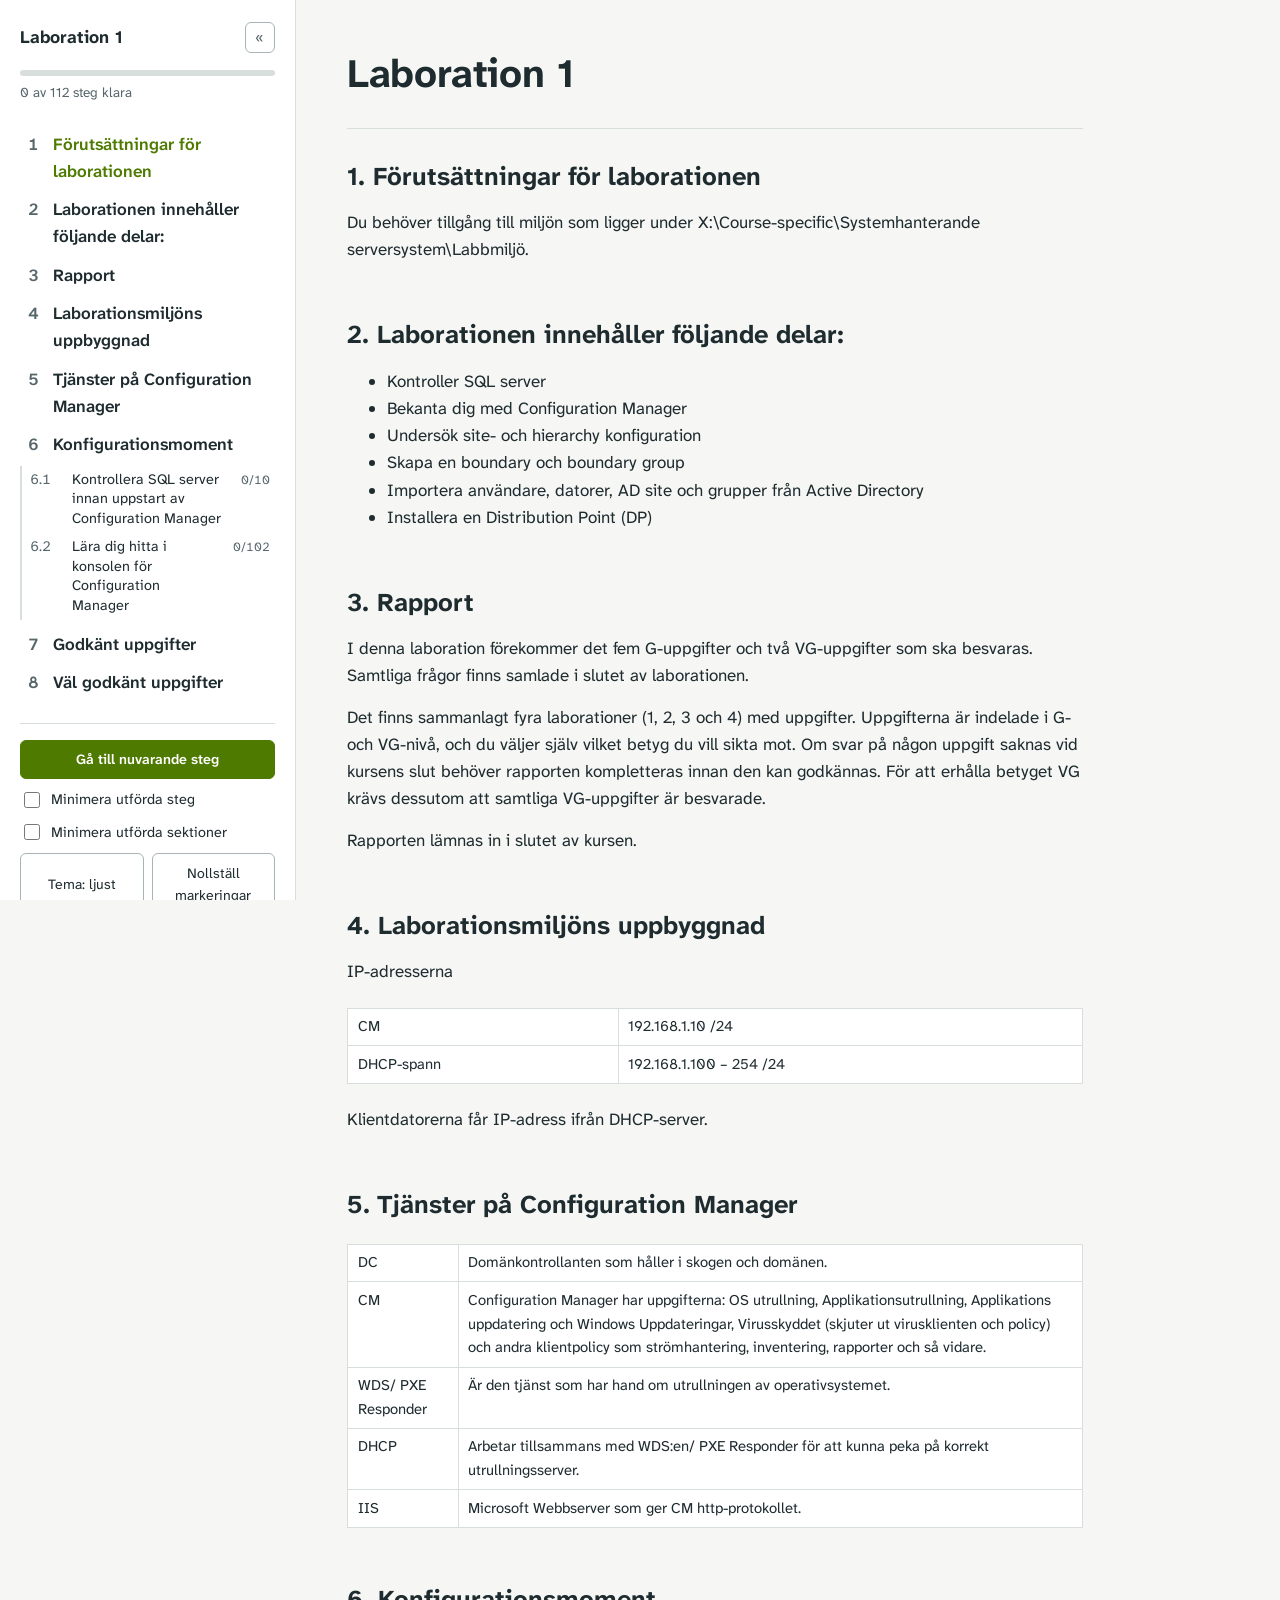
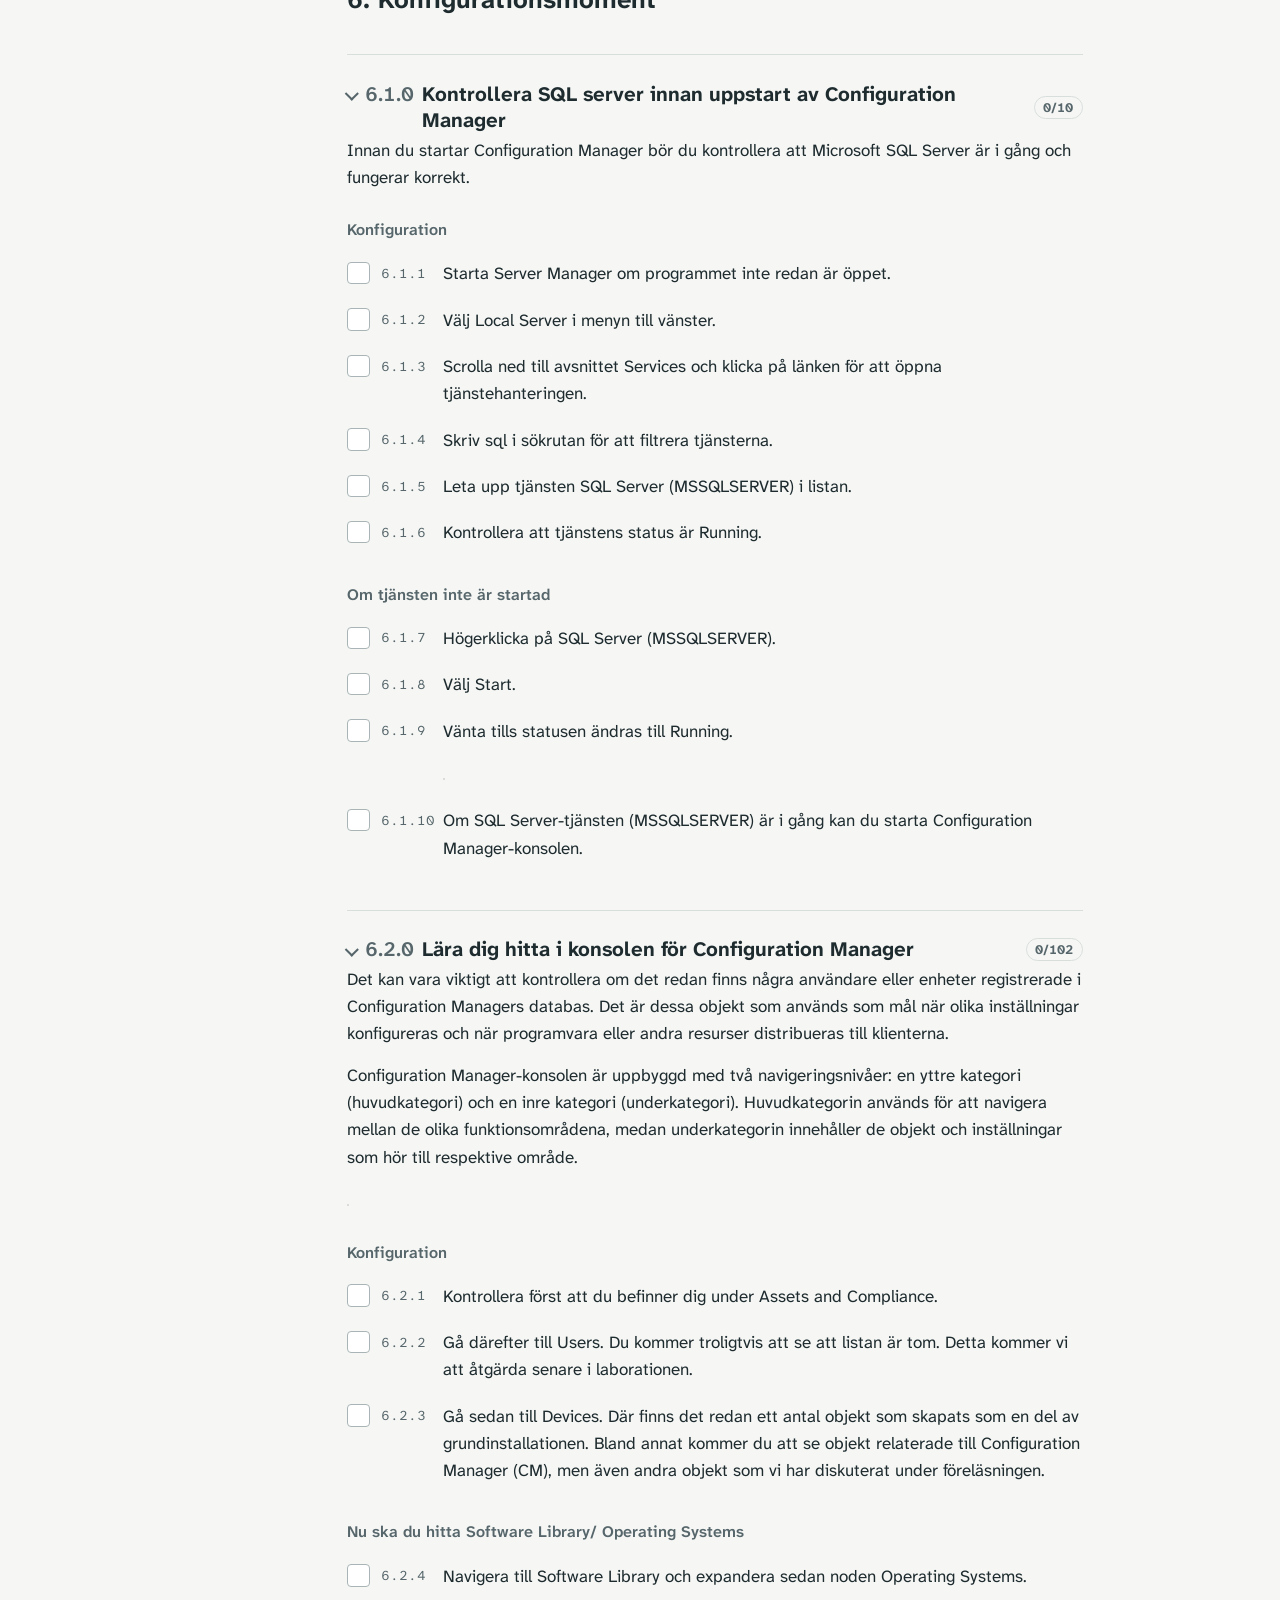
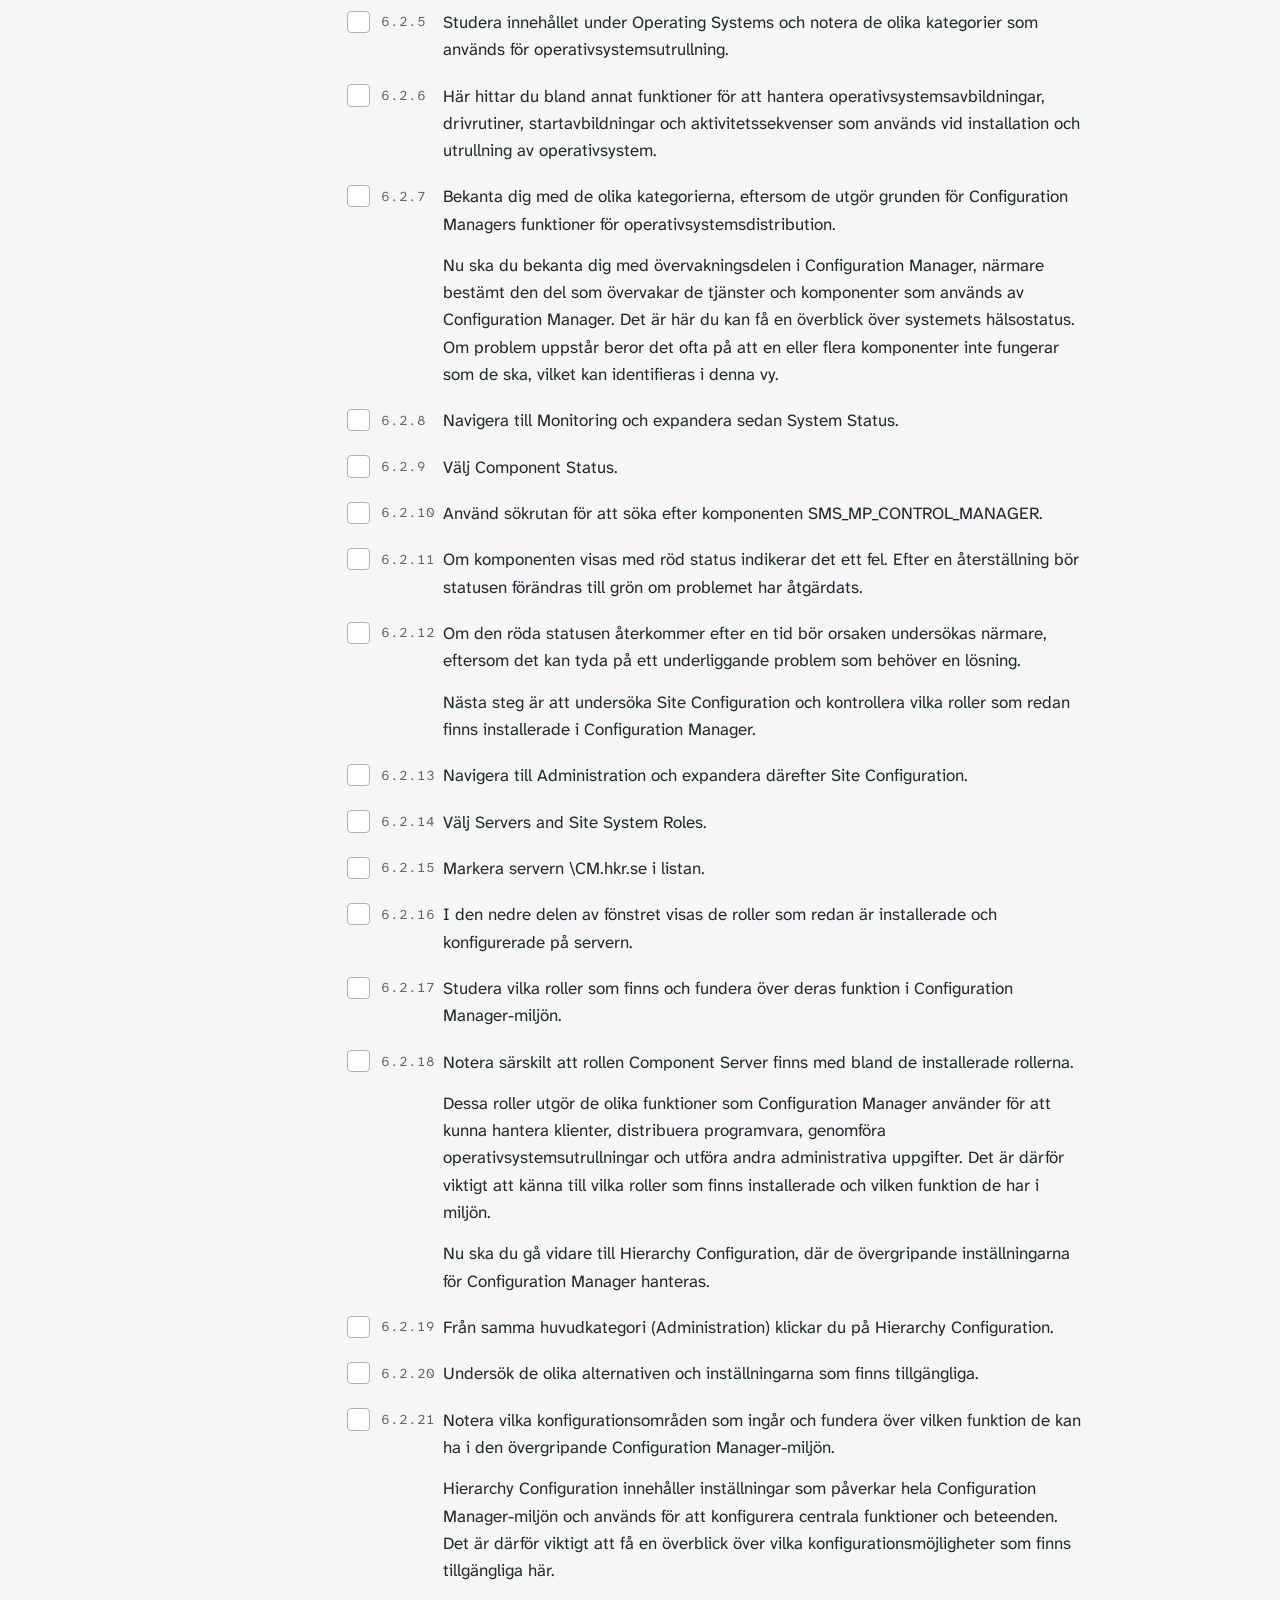
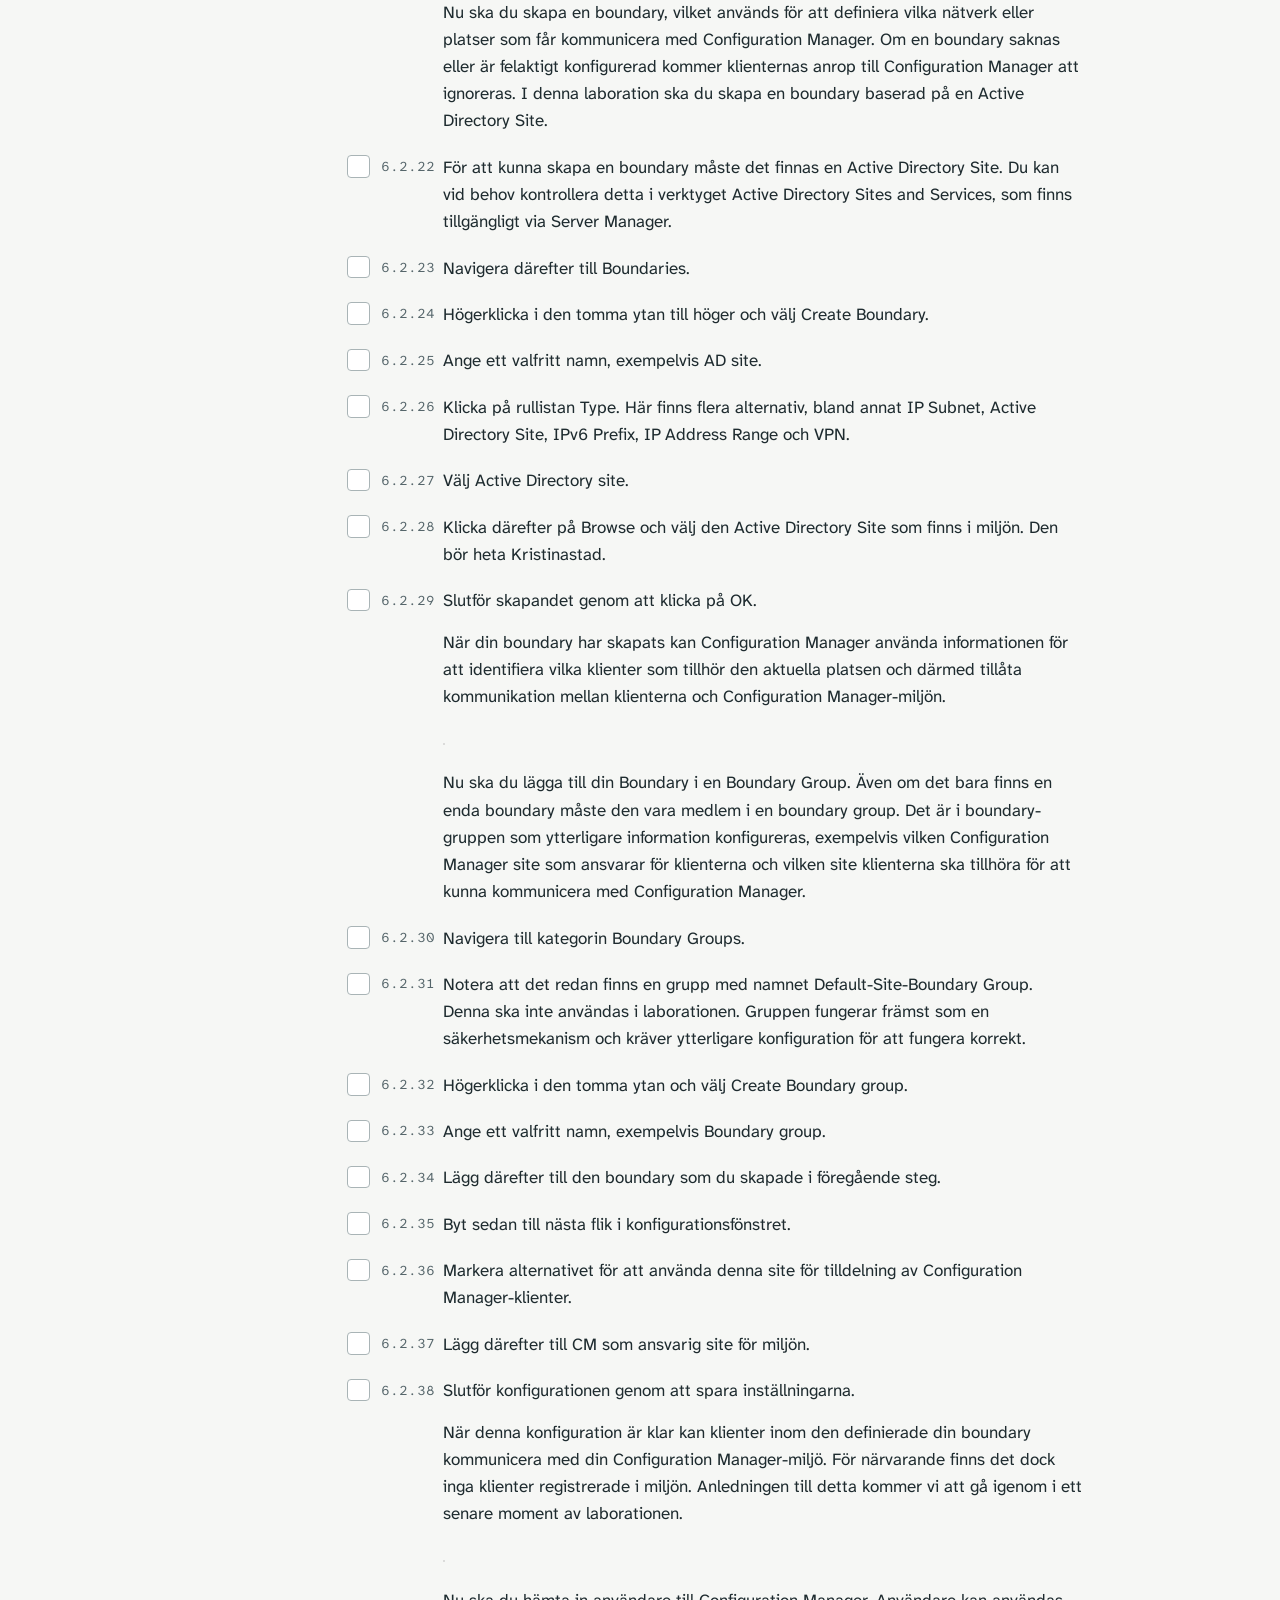
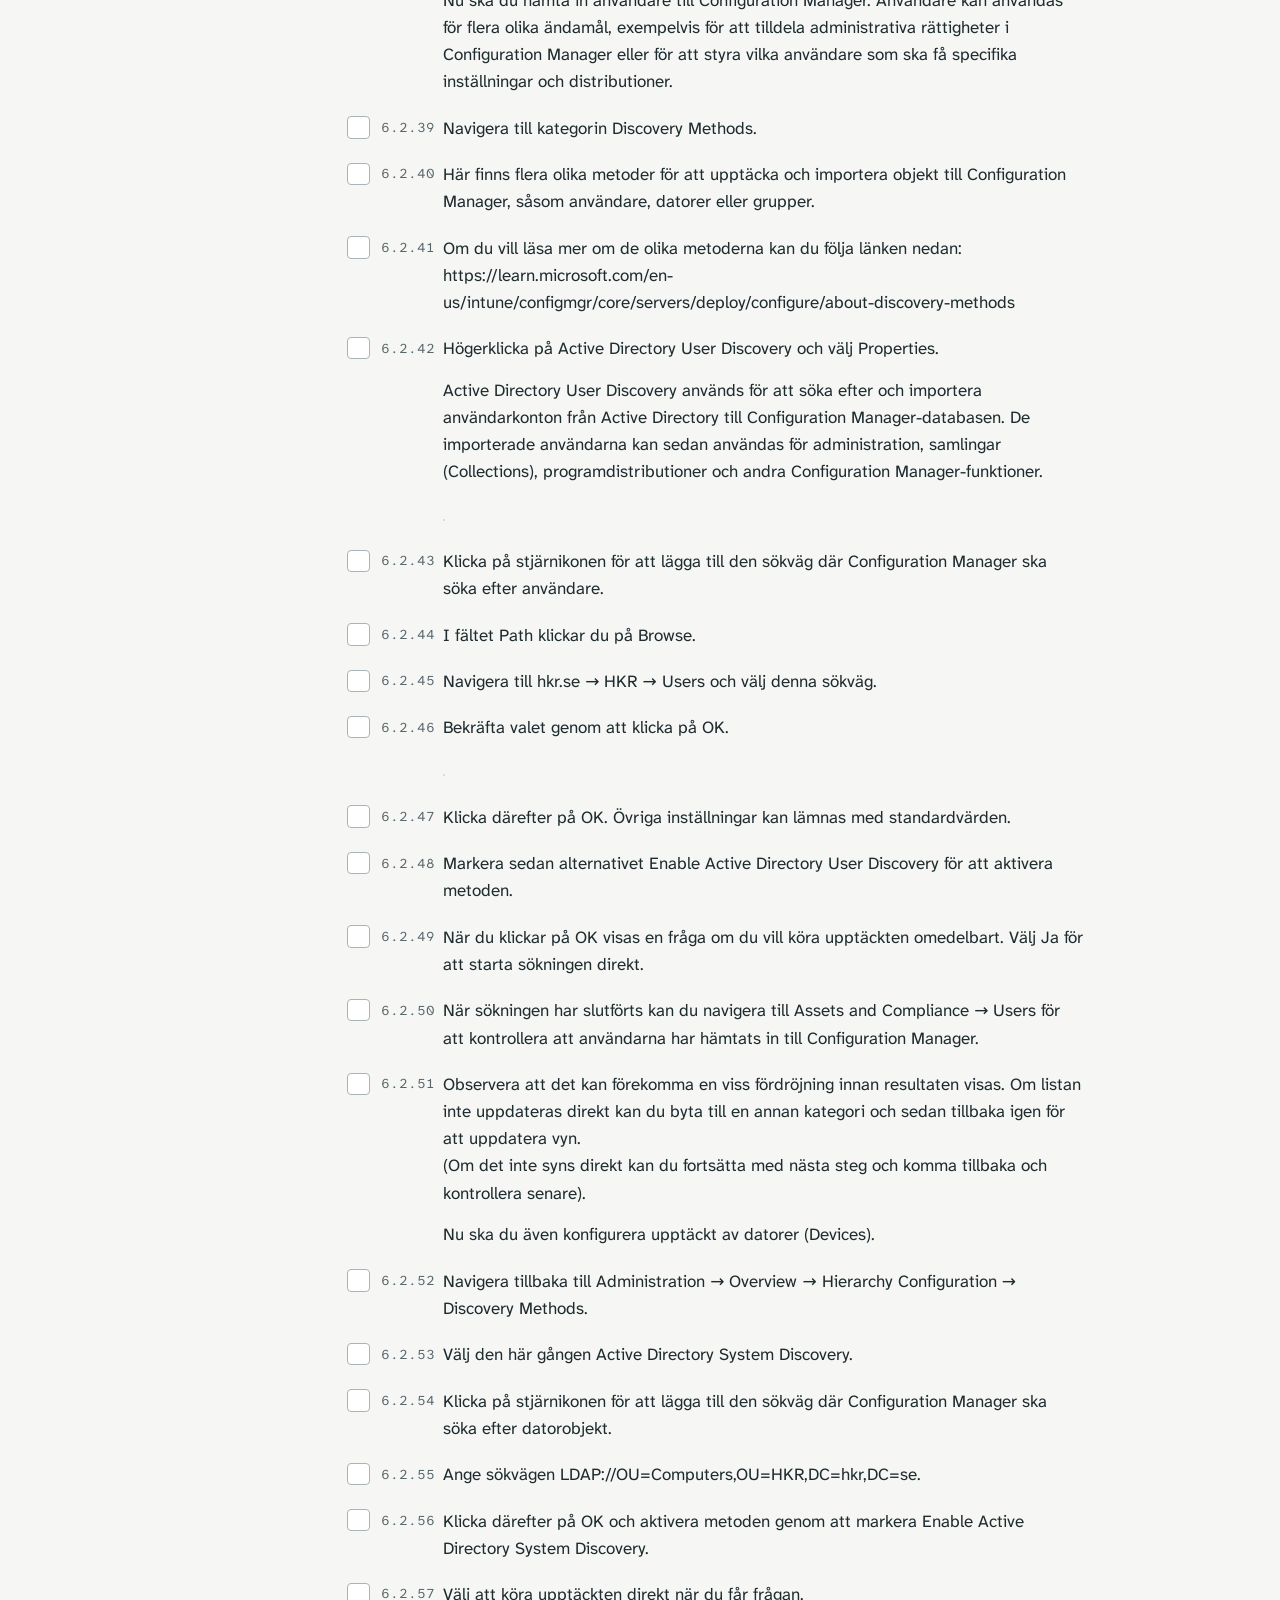
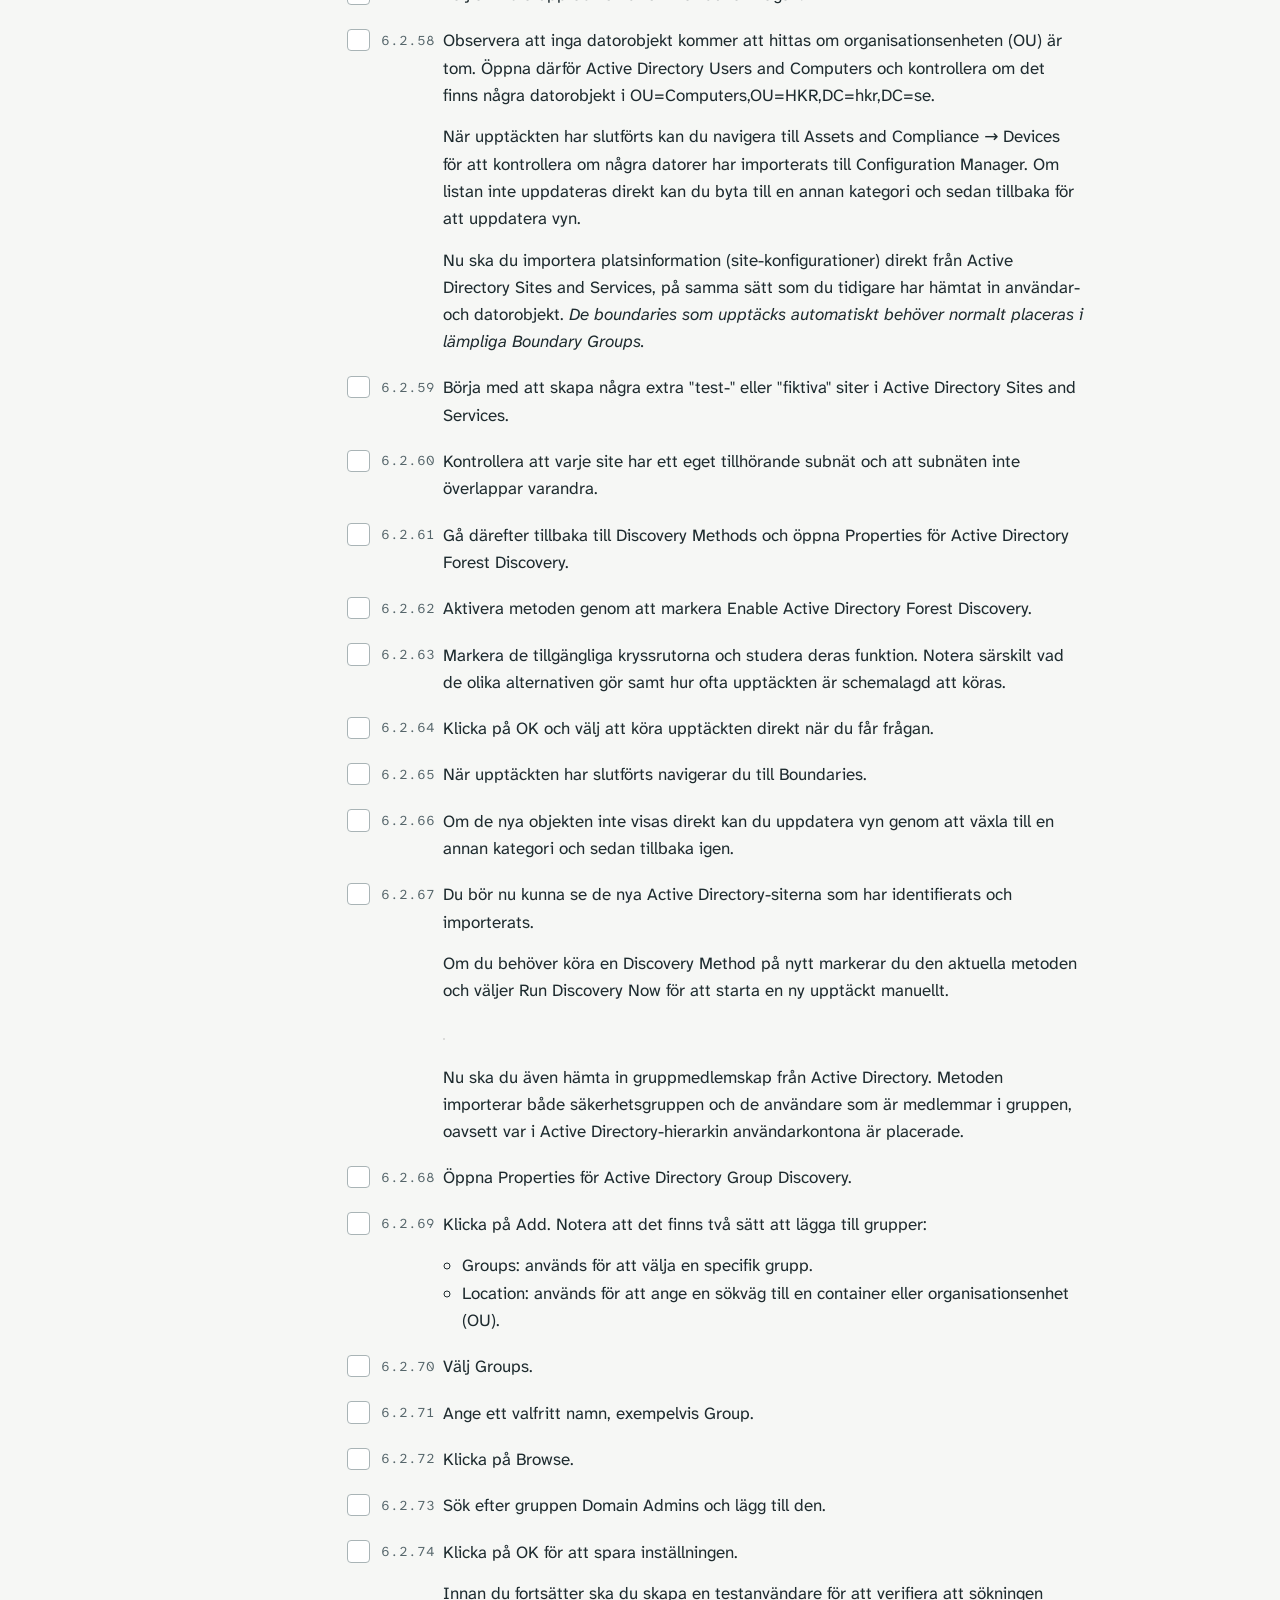
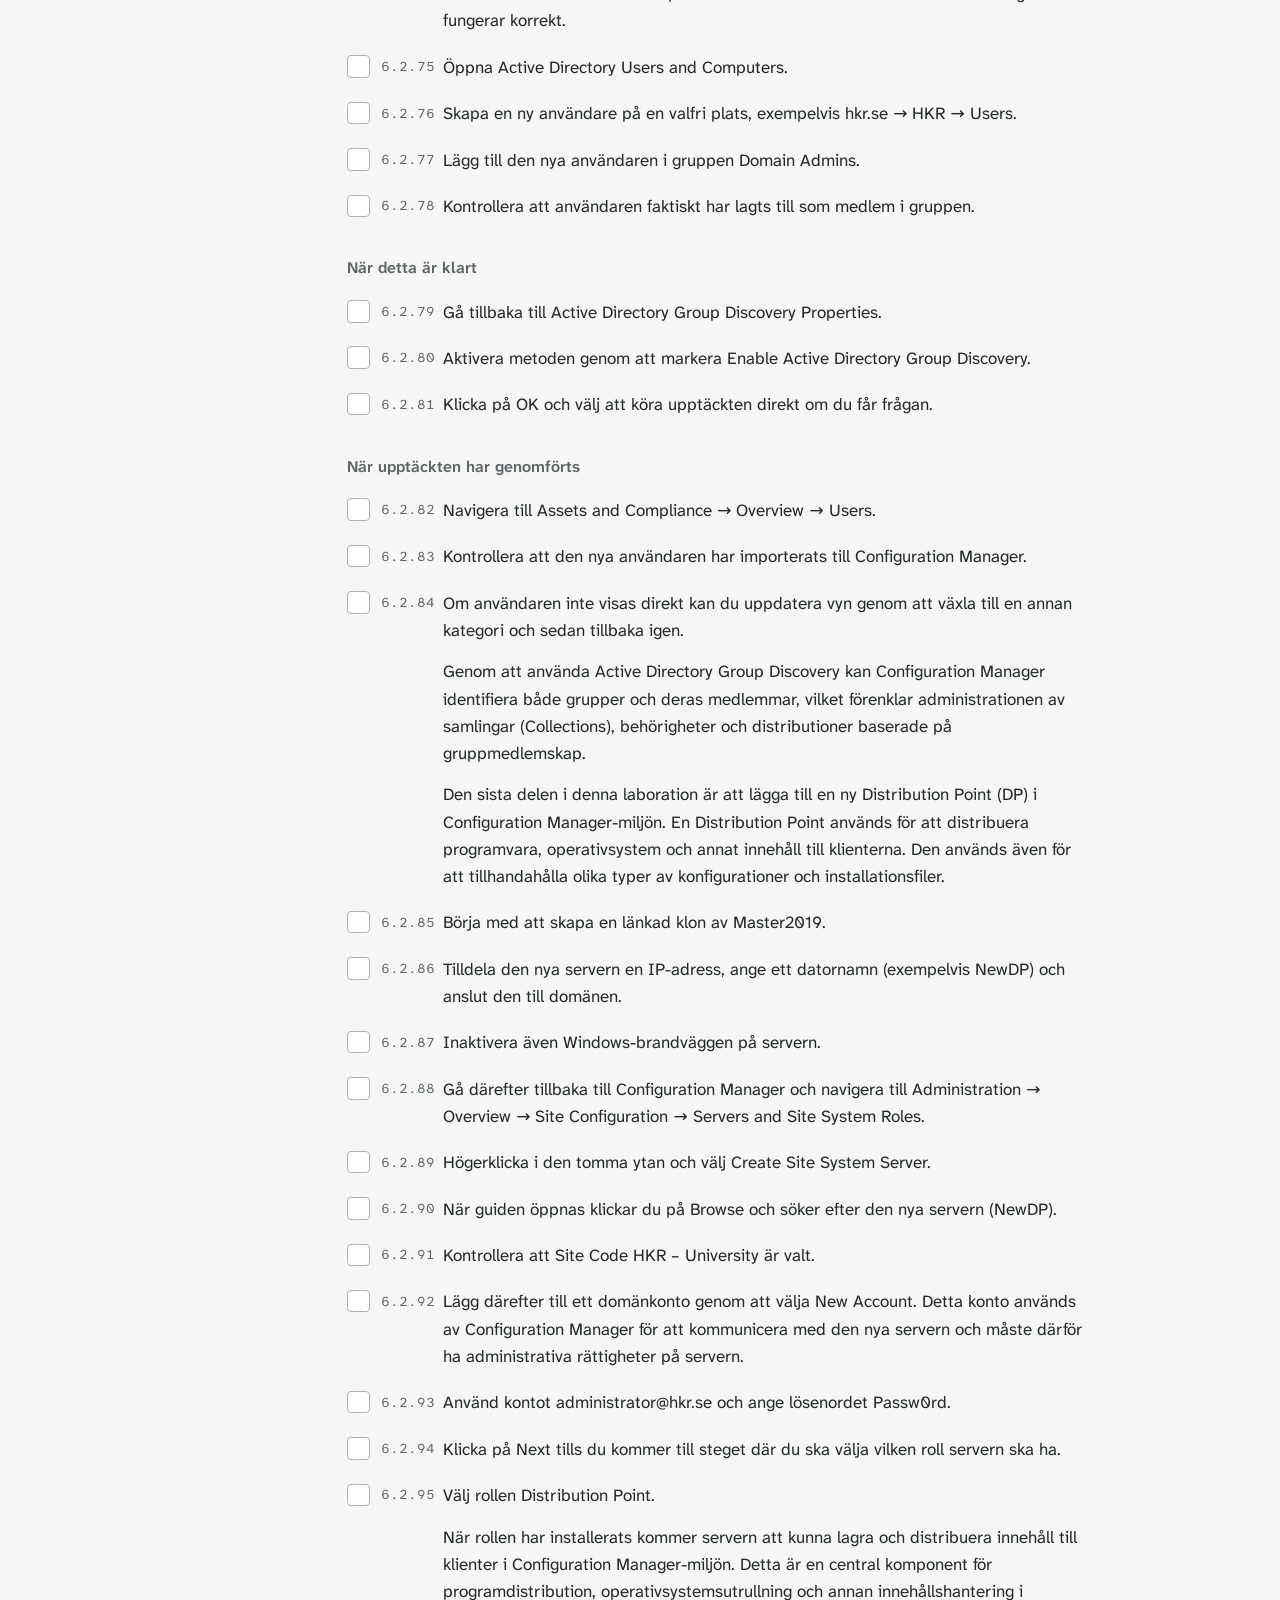
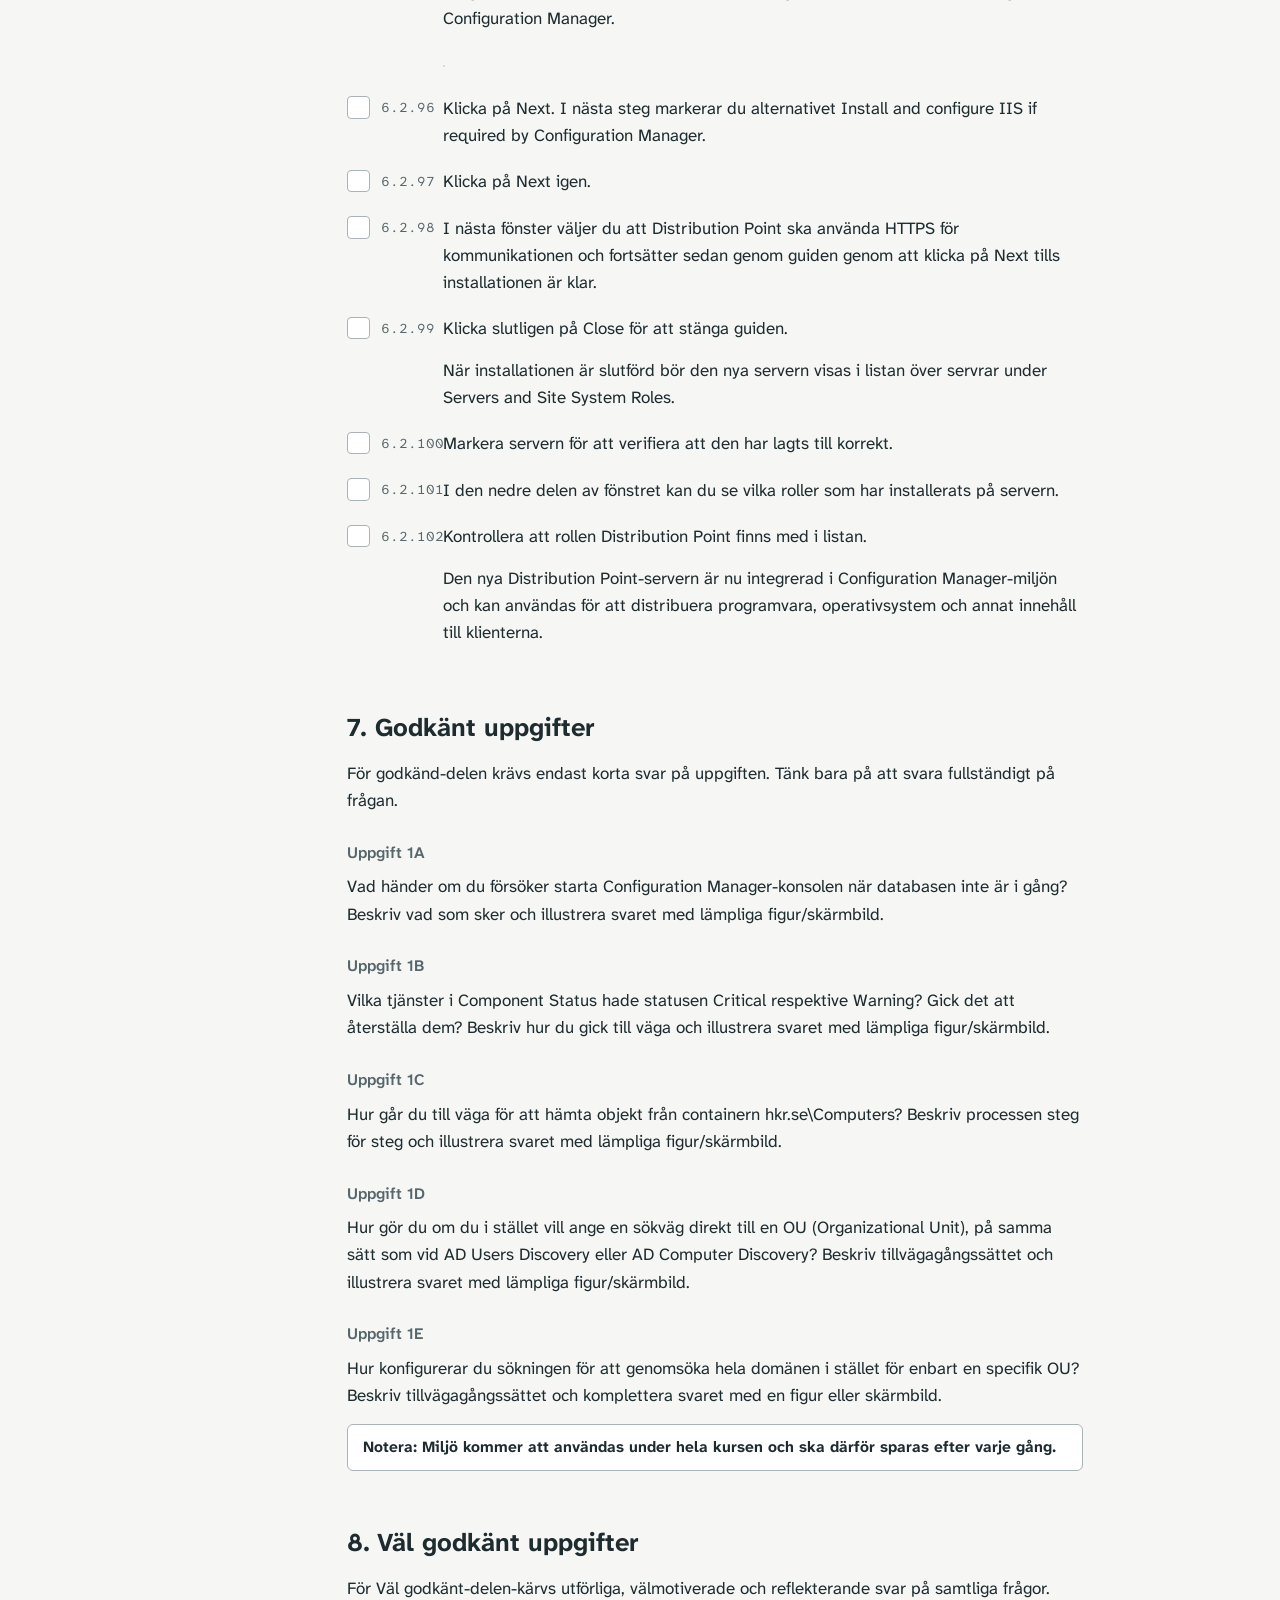
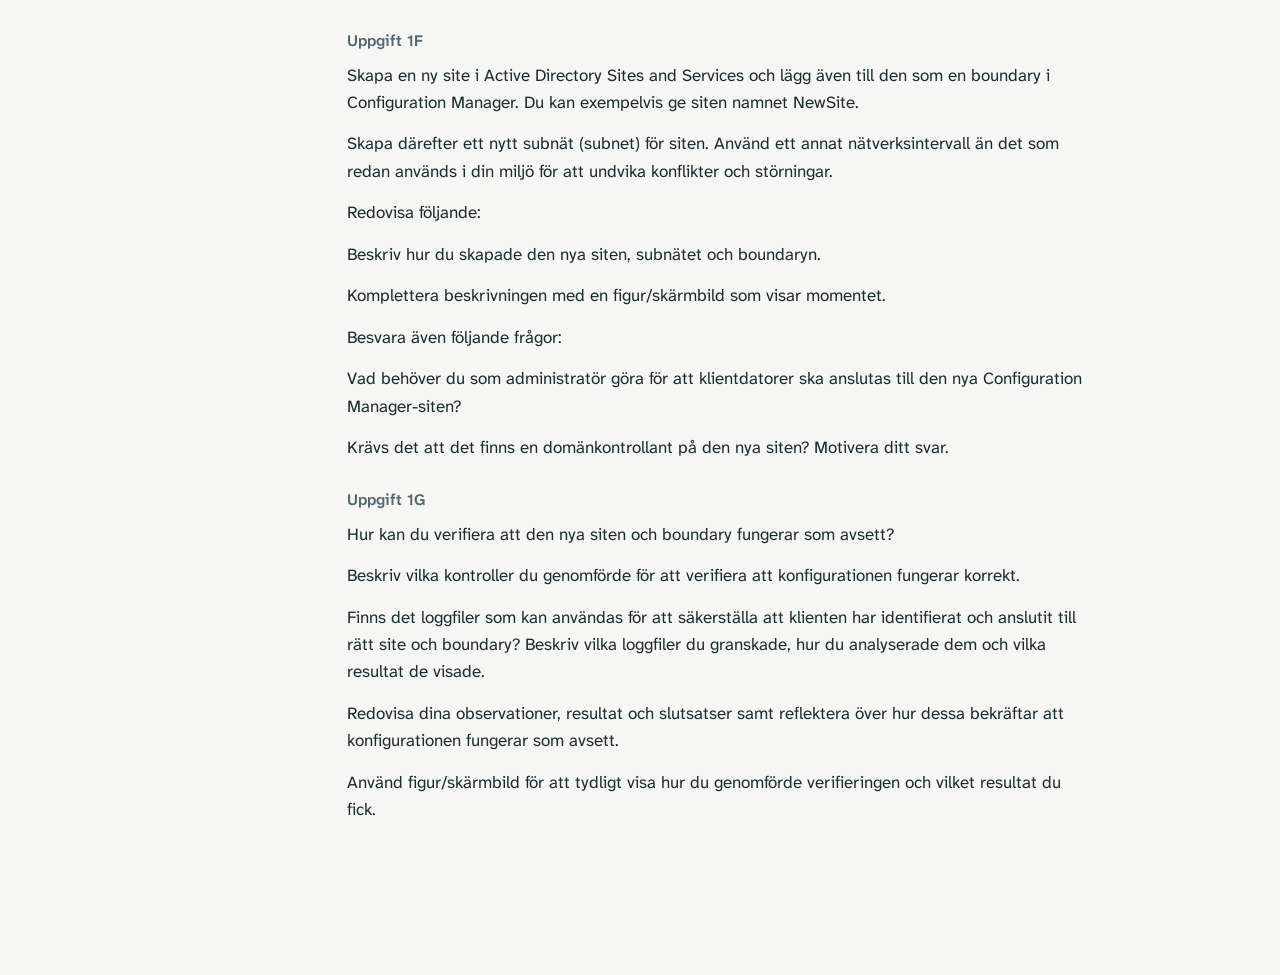
==== Drift- och konfigurationsystem för klienter HT26/labb1/index.html @ 8892fba9 "Add files via upload" ====
<!DOCTYPE html>
<html lang="sv">
<head>
<meta charset="utf-8">
<meta name="viewport" content="width=device-width, initial-scale=1">
<title>Linux deployment server – konfigurationsguide</title>
<link rel="preconnect" href="https://fonts.googleapis.com">
<link rel="preconnect" href="https://fonts.gstatic.com" crossorigin>
<link rel="stylesheet" href="https://fonts.googleapis.com/css2?family=Atkinson+Hyperlegible+Mono:wght@400;600&family=Atkinson+Hyperlegible+Next:ital,wght@0,400;0,600;0,700;1,400&display=swap">
<link rel="stylesheet" href="style.css">
<script>try{if(localStorage.getItem('lds-guide:theme')==='dark')document.documentElement.dataset.theme='dark';}catch(e){}</script>
</head>
<body>
<a class="skip" href="#main">Hoppa till innehållet</a>

<div class="topbar">
  <button type="button" class="nav-toggle" aria-expanded="false" aria-controls="sidebar">Innehåll</button>
  <span class="topbar-title"></span>
  <span class="topbar-progress" data-progress-text>0 av 0</span>
</div>

<aside id="sidebar" class="sidebar">
  <div class="side-head">
    <button type="button" id="side-collapse" class="side-toggle" aria-controls="sidebar" aria-expanded="true" title="Fäll undan sidopanelen" aria-label="Fäll undan sidopanelen">«</button>
    <p class="side-course"></p>
    <p class="side-title"></p>
  </div>
  <div class="overall">
    <div class="bar" aria-hidden="true"><span data-progress-bar></span></div>
    <p><span data-progress-text>0 av 0</span> steg klara</p>
  </div>
  <nav class="toc" aria-label="Innehåll"></nav>
  <div class="controls">
    <button type="button" id="next-step" class="primary">Gå till nuvarande steg</button>
    <label class="switch"><input type="checkbox" id="hide-done"> Minimera utförda steg</label>
    <label class="switch"><input type="checkbox" id="min-parts"> Minimera utförda sektioner</label>
    <div class="row">
      <button type="button" id="theme" aria-live="polite">Tema: ljust</button>
      <button type="button" id="reset">Nollställ markeringar</button>
    </div>
  </div>
</aside>

<button type="button" id="side-expand" class="side-toggle floating" aria-controls="sidebar" aria-expanded="false" title="Visa sidopanelen" aria-label="Visa sidopanelen">»</button>

<main id="main"><div id="guide-root"></div></main>

<div id="tip" class="tip" role="tooltip" hidden></div>
<script src="guide.js"></script>
<script src="render.js"></script>
<script src="script.js"></script>
</body>
</html>
---- Drift- och konfigurationsystem för klienter HT26/labb1/style.css ----
/* =========================================================================
   Konfigurationsguide – Linux deployment server
   Färgerna i kodrutornas kantlinje visar var innehållet används:
   blå = värddatorn, orange = terminalen på srv01, lila = filinnehåll.
   ========================================================================= */

:root {
  --paper: #f6f7f5;
  --surface: #ffffff;
  --ink: #1e2b2f;
  --muted: #56666b;
  --rule: #d8dedc;
  --rule-strong: #a9b4b6;
  --accent: #4e7a00;          /* HKR-grönt, mörkt nog för text */
  --accent-fill: #8db92e;
  --accent-tint: #eef5dc;
  --host: #2a5da8;   /* värddatorn */
  --srv01: #c9471a;  /* srv01 */
  --srv02: #1d7a6c;  /* srv02 */
  --klient: #8a6d1f; /* klient installerad via iPXE */
  --file: #77216f;   /* filinnehåll */
  --out: #7d8a8d;    /* utdata */
  --code-bg: #eff1ef;
  --tip-bg: #1e2b2f;
  --tip-ink: #f6f7f5;

  --font-body: "Atkinson Hyperlegible Next", "Atkinson Hyperlegible", system-ui, "Segoe UI", Roboto, sans-serif;
  --font-mono: "Atkinson Hyperlegible Mono", ui-monospace, "Cascadia Mono", Consolas, "DejaVu Sans Mono", monospace;
  --side-w: 18.5rem;
  --side-space: 18.5rem;   /* plats som sidopanelen tar; 0 när den är undanfälld */
  --measure: 46rem;
  --gutter: clamp(1.25rem, 4vw, 3.5rem);   /* sidmarginal i main */
  --step-indent: 6rem;                     /* bock + nummer framför stegtexten */
  color-scheme: light;
}

:root[data-theme="dark"] {
  --paper: #13191b; --surface: #1a2124; --ink: #e3e9e7; --muted: #9aa8ac;
  --rule: #2e383b; --rule-strong: #4a575b;
  --accent: #a6d14a; --accent-fill: #8db92e; --accent-tint: #223018;
  --host: #7fa8e6; --srv01: #f08a5d; --srv02: #5bc7b3; --klient: #d9b44a; --file: #d68fd0; --out: #8e9b9e;
  --code-bg: #0f1416; --tip-bg: #e3e9e7; --tip-ink: #13191b;
  color-scheme: dark;
}

/* ---------------------------------------------------------------- grund */
*, *::before, *::after { box-sizing: border-box; }
html { scroll-padding-top: 1.5rem; -webkit-text-size-adjust: 100%; }
body {
  margin: 0;
  background: var(--paper);
  color: var(--ink);
  font-family: var(--font-body);
  font-size: 1.0625rem;
  line-height: 1.6;
}
a { color: var(--accent); text-underline-offset: 0.15em; }
p { margin: 0 0 0.9rem; }
code, pre, kbd { font-family: var(--font-mono); }
p code, li code, td code { font-size: 0.9em; padding: 0.05em 0.3em; border-radius: 3px; background: var(--code-bg); overflow-wrap: anywhere; }
kbd {
  font-family: inherit;
  font-variant-caps: small-caps;
  font-size: 0.95em;
  letter-spacing: 0.02em;
  padding: 0 0.28em 0.05em;
  border: 1px solid var(--rule-strong);
  border-bottom-width: 2px;
  border-radius: 4px;
  background: var(--surface);
  white-space: nowrap;
}
:focus-visible { outline: 2px solid var(--accent); outline-offset: 2px; border-radius: 3px; }
.skip { position: absolute; left: -9999px; top: 0; }
.skip:focus { left: 1rem; top: 1rem; z-index: 100; background: var(--surface); padding: 0.5rem 0.8rem; }
button { font: inherit; color: inherit; }

/* förklaringar */
.term, .tok { cursor: help; text-decoration: underline dotted; text-decoration-thickness: 1px; text-underline-offset: 0.2em; }
.term { text-decoration-color: var(--muted); }
.tok { text-decoration-color: currentColor; }
.term:hover, .term:focus-visible, .tok:hover, .tok:focus-visible { background: var(--accent-tint); border-radius: 2px; }

.tip {
  position: fixed;
  z-index: 60;
  max-width: min(22rem, calc(100vw - 1.5rem));
  padding: 0.5rem 0.7rem;
  border-radius: 6px;
  background: var(--tip-bg);
  color: var(--tip-ink);
  font-size: 0.875rem;
  line-height: 1.45;
  pointer-events: none;
  box-shadow: 0 4px 14px rgb(0 0 0 / 0.18);
}

/* ---------------------------------------------------------------- sidopanel */
.sidebar {
  position: fixed;
  transition: transform 0.25s ease;
  inset: 0 auto 0 0;
  width: var(--side-w);
  overflow-y: auto;
  padding: 1.6rem 1.25rem 2rem;
  border-right: 1px solid var(--rule);
  background: var(--surface);
  display: flex;
  flex-direction: column;
  gap: 1.25rem;
}
.side-head { position: relative; padding-right: 2.4rem; }
.side-course { margin: 0; font-size: 0.8rem; color: var(--muted); }

/* fäll undan och ta fram sidopanelen */
.side-toggle {
  width: 1.9rem;
  height: 1.9rem;
  padding: 0;
  border: 1px solid var(--rule-strong);
  border-radius: 6px;
  background: var(--surface);
  color: var(--muted);
  font-size: 0.95rem;
  line-height: 1;
  cursor: pointer;
}
.side-toggle:hover { border-color: var(--accent); color: var(--accent); }
#side-collapse { position: absolute; top: -0.2rem; right: 0; }
#side-expand { display: none; position: fixed; top: 0.9rem; left: 0.75rem; z-index: 35; box-shadow: 0 1px 4px rgb(0 0 0 / 0.12); }
body.side-hidden { --side-space: 0rem; }
body.side-hidden .sidebar { transform: translateX(-100%); }
body.side-hidden #side-expand { display: block; }
.side-title { margin: 0.1rem 0 0; font-weight: 700; font-size: 1.1rem; line-height: 1.3; }
.overall p { margin: 0.4rem 0 0; font-size: 0.85rem; color: var(--muted); }
.bar { height: 6px; border-radius: 3px; background: var(--rule); overflow: hidden; }
.bar span { display: block; height: 100%; width: 0; background: var(--accent-fill); transition: width 0.3s ease; }

.toc ol { list-style: none; margin: 0; padding: 0; }
.toc > ol > li { margin: 0.1rem 0; }
.toc > ol > li > a { display: flex; gap: 0.45rem; padding: 0.3rem 0.5rem; font-weight: 600; color: var(--ink); text-decoration: none; border-radius: 5px; }
.toc > ol > li > a .toc-num { min-width: 1.1rem; }
.toc ol ol { margin: 0.15rem 0 0.4rem; }
.toc ol ol li { display: flex; align-items: baseline; gap: 0.4rem; border-left: 2px solid var(--rule); }
.toc ol ol a {
  flex: 1;
  display: flex;
  gap: 0.45rem;
  padding: 0.28rem 0.5rem;
  font-size: 0.9rem;
  line-height: 1.35;
  color: var(--ink);
  text-decoration: none;
}
.toc-num { color: var(--muted); font-variant-numeric: tabular-nums; min-width: 2.2rem; }
.toc-count { font-size: 0.78rem; color: var(--muted); font-variant-numeric: tabular-nums; padding-right: 0.3rem; }
.toc a:hover { background: var(--paper); }
.toc li.active { border-left-color: var(--accent); }
.toc li.active > a, .toc > ol > li.active > a { color: var(--accent); }
.toc li.complete .toc-count { color: var(--accent); font-weight: 600; }
.toc li.complete .toc-count::before { content: "✓ "; }

.controls { margin-top: auto; display: flex; flex-direction: column; gap: 0.6rem; padding-top: 1rem; border-top: 1px solid var(--rule); }
.controls .row { display: flex; gap: 0.5rem; }
.controls .row button { flex: 1; }
.controls button {
  padding: 0.45rem 0.7rem;
  border: 1px solid var(--rule-strong);
  border-radius: 6px;
  background: var(--surface);
  cursor: pointer;
  font-size: 0.88rem;
}
.controls button:hover { border-color: var(--accent); }
.controls .primary { background: var(--accent); border-color: var(--accent); color: var(--surface); font-weight: 600; }
.controls .primary:hover { filter: brightness(1.08); }
.controls .quiet { border-color: transparent; color: var(--muted); }
.switch { display: flex; align-items: center; gap: 0.5rem; font-size: 0.9rem; cursor: pointer; }
.switch input { width: 1rem; height: 1rem; accent-color: var(--accent); }

.topbar { display: none; }

/* ---------------------------------------------------------------- huvudytan */
main { margin-left: var(--side-space); padding: 3rem var(--gutter) 6rem; transition: margin-left 0.25s ease; }
main > * { max-width: var(--measure); }

.doc-head { padding-bottom: 1.5rem; margin-bottom: 2rem; border-bottom: 1px solid var(--rule); }
.doc-head .course { margin: 0; color: var(--muted); font-size: 0.95rem; }
.doc-head h1 { margin: 0.2rem 0 0.4rem; font-size: clamp(1.9rem, 4vw, 2.5rem); line-height: 1.15; letter-spacing: -0.01em; }
.doc-head .meta, .doc-head .authors { margin: 0; color: var(--muted); font-size: 0.95rem; }

.chapter { margin-bottom: 3.5rem; }
h2 { font-size: 1.6rem; line-height: 1.25; margin: 0 0 1rem; }
h3 { font-size: 1.2rem; line-height: 1.3; margin: 2rem 0 0.6rem; }
h3.sub { margin-top: 0.5rem; color: var(--muted); font-weight: 600; }
h4 { font-size: 1rem; font-weight: 600; color: var(--muted); margin: 1.6rem 0 0.5rem; }

.figure { margin: 1.5rem 0; }
.figure figcaption, figure.table figcaption { font-size: 0.9rem; font-style: italic; color: var(--muted); }
.figure figcaption { text-align: center; margin-top: 0.4rem; }
.legend p { padding-left: 0.9rem; border-left: 2px solid var(--rule); }

/* diagram, färger följer temat */
.diagram { width: 100%; max-width: 52rem; height: auto; display: block; margin: 0 auto; }
.diagram .d-line { stroke: var(--muted); stroke-width: 2; fill: none; }
.diagram .d-dash { stroke-dasharray: 6 5; }
.diagram .d-bus { stroke: var(--ink); stroke-width: 5; stroke-linecap: round; }
.diagram .d-box { fill: var(--surface); stroke: var(--muted); stroke-width: 1.6; }
.diagram .d-hl { fill: var(--accent-tint); stroke: var(--accent); stroke-width: 2.4; }
.diagram .d-future { stroke: var(--rule-strong); stroke-dasharray: 6 5; }
.diagram .d-cloud { fill: var(--code-bg); stroke: var(--muted); stroke-width: 1.6; }
.diagram text { fill: var(--ink); font-family: var(--font-body); }
.diagram .d-t { font-size: 16px; font-weight: 700; }
.diagram .d-s { font-size: 13.5px; fill: var(--muted); }
.diagram .d-d { font-size: 11.5px; font-style: italic; fill: var(--muted); }
.diagram .d-m { font-family: var(--font-mono); font-size: 13px; }
.diagram .d-label { font-size: 13.5px; font-weight: 700; }

/* tabeller */
figure.table { margin: 1.4rem 0; }
figure.table figcaption { margin-top: 0.4rem; }
.table-scroll { overflow-x: auto; }
table { border-collapse: collapse; width: 100%; font-size: 0.93rem; background: var(--surface); }
th, td { border: 1px solid var(--rule); padding: 0.4rem 0.6rem; text-align: left; vertical-align: top; }
th { background: var(--accent-tint); font-weight: 600; }
.calls .cmd-cell { display: flex; justify-content: space-between; align-items: flex-start; gap: 0.6rem; }
.calls .cmd-cell code { background: none; padding: 0; white-space: pre-wrap; word-break: break-word; }
/* tabeller med långa anrop: får bli bredare än textkolumnen, som kodrutorna, så att anrop och knapp står på en rad */
figure.table.wide {
  width: max-content;
  min-width: 100%;
  max-width: calc(100vw - var(--side-space) - var(--gutter) * 2 - 1rem);
}
figure.table.wide td.cmd-cell { white-space: nowrap; }
@media (max-width: 960px) {
  figure.table.wide { max-width: calc(100vw - var(--gutter) * 2); }
}

/* ---------------------------------------------------------------- avsnitt */
.part { margin: 2.4rem 0 0; padding-top: 1.4rem; border-top: 1px solid var(--rule); }
.part-head { display: flex; align-items: center; gap: 0.8rem; margin: 0; }
.part-toggle {
  flex: 1;
  display: flex;
  align-items: baseline;
  gap: 0.5rem;
  padding: 0.2rem 0;
  border: 0;
  background: none;
  text-align: left;
  font-size: 1.28rem;
  font-weight: 700;
  line-height: 1.3;
  cursor: pointer;
}
.part-toggle .num { color: var(--muted); font-weight: 600; font-variant-numeric: tabular-nums; }
.chev { width: 0.6rem; height: 0.6rem; flex: none; border-right: 2px solid var(--muted); border-bottom: 2px solid var(--muted); transform: translateY(-0.15rem) rotate(45deg); transition: transform 0.2s ease; }
.part.collapsed .chev { transform: translateY(0.05rem) rotate(-45deg); }
.part.collapsed .part-body { display: none; }
/* minimerade, färdiga sektioner: rubriken och räknaren syns, innehållet fälls ihop */
body.min-parts .part.complete:not(.force-open) .chev { transform: translateY(0.05rem) rotate(-45deg); }
body.min-parts .part.complete:not(.force-open) .part-body { display: none; }
.part-count {
  flex: none;
  font-size: 0.82rem;
  font-variant-numeric: tabular-nums;
  color: var(--muted);
  padding: 0.12rem 0.55rem;
  border: 1px solid var(--rule);
  border-radius: 999px;
}
.part.complete .part-count { color: var(--accent); border-color: var(--accent); background: var(--accent-tint); }
.part.complete .part-count::before { content: "✓ "; }


/* detaljsteg */
.steps { list-style: none; margin: 0; padding: 0; }
.step {
  display: grid;
  grid-template-columns: 1.6rem 3.4rem minmax(0, 1fr);
  gap: 0 0.5rem;
  padding: 0.6rem 0;
  border-radius: 8px;
}
.tick {
  align-self: start;
  width: 1.4rem;
  height: 1.4rem;
  margin-top: 0.1rem;
  border: 1.5px solid var(--rule-strong);
  border-radius: 4px;
  background: var(--surface);
  cursor: pointer;
  padding: 0;
}
.tick:hover { border-color: var(--accent); }
.step.done .tick { background: var(--accent-fill); border-color: var(--accent-fill); }
.step.done .tick::before { content: "✓"; display: block; font-weight: 700; font-size: 0.95rem; line-height: 1.25rem; color: #13191b; }
.step-num {
  align-self: start;
  margin-top: 0.15rem;
  font-family: var(--font-mono);
  font-size: 0.85rem;
  font-variant-numeric: tabular-nums;
  color: var(--muted);
  text-decoration: none;
}
.step-num:hover { color: var(--accent); text-decoration: underline; }
.step-tag {
  display: inline-block;
  margin: 0 0 0.3rem;
  padding: 0.05rem 0.5rem;
  border: 1px solid var(--accent);
  border-radius: 999px;
  background: var(--accent-tint);
  color: var(--accent);
  font-size: 0.72rem;
  font-weight: 600;
}
.step.check { background: linear-gradient(to right, var(--accent-tint) 0 0.2rem, transparent 0.2rem); }
.step-body > :last-child { margin-bottom: 0; }
.step-body ul { margin: 0 0 0.9rem; padding-left: 1.2rem; }
.step.done .step-body { opacity: 0.5; transition: opacity 0.2s ease; }
.step.done .step-body:hover, .step.done .step-body:focus-within { opacity: 0.85; }
.hide-done .step.done .step-body > :not(:first-child) { display: none; }
.hide-done .step.done .step-body > p:first-child { margin: 0; }
.step.flash { animation: flash 1.4s ease-out; }
@keyframes flash { 0% { background: var(--accent-tint); } 100% { background: transparent; } }

/* kodrutor */
figure.code {
  /* aldrig smalare än textkolumnen, bredare bara när en rad behöver det,
     och aldrig bredare än vad fönstret rymmer */
  width: max-content;
  min-width: 100%;
  max-width: calc(100vw - var(--side-space) - var(--gutter) * 2 - var(--step-indent) - 1rem);
  --c: var(--srv01);
  margin: 0.6rem 0 1rem;
  border-left: 4px solid var(--c);
  border-radius: 0 6px 6px 0;
  background: var(--code-bg);
}
figure.code.ctx-host { --c: var(--host); }
figure.code.ctx-srv01 { --c: var(--srv01); }
figure.code.ctx-srv02 { --c: var(--srv02); }
figure.code.ctx-klient { --c: var(--klient); }
figure.code.ctx-file { --c: var(--file); }
figure.code.ctx-out { --c: var(--out); background: transparent; border: 1px dashed var(--rule-strong); border-left: 4px solid var(--c); }
figure.code figcaption {
  display: flex;
  flex-wrap: wrap;
  align-items: center;
  justify-content: space-between;
  gap: 0.8rem;
  padding: 0.35rem 0.5rem 0 0.8rem;
  font-size: 0.78rem;
  color: var(--muted);
}
.ctx { display: inline-flex; align-items: center; gap: 0.45rem; font-weight: 600; min-width: 0; overflow-wrap: anywhere; }
.ctx::before { content: ""; width: 0.55rem; height: 0.55rem; border-radius: 2px; background: var(--c); }
.ctx .path { font-family: var(--font-mono); font-weight: 400; color: var(--ink); }
pre { margin: 0; padding: 0.35rem 0.9rem 0.75rem 0.8rem; overflow-x: auto; font-size: 0.86rem; line-height: 1.5; tab-size: 8; -moz-tab-size: 8; }
pre code { background: none; padding: 0; }

.copy {
  padding: 0.15rem 0.6rem;
  border: 1px solid var(--rule-strong);
  border-radius: 5px;
  background: var(--surface);
  cursor: pointer;
  font-size: 0.78rem;
  color: var(--ink);
}
.copy:hover { border-color: var(--c, var(--accent)); }
.copy.copied { background: var(--accent-fill); border-color: var(--accent-fill); color: #13191b; }
.copy.mini { flex: none; font-size: 0.72rem; padding: 0.05rem 0.45rem; }

/* filruta med flera separata tillägg: ett kopieringsval per tillägg, rubriken kopieras inte */
.copy-unit + .copy-unit { border-top: 1px dashed var(--rule-strong); }
.copy-unit-head {
  display: flex;
  align-items: center;
  justify-content: space-between;
  gap: 0.8rem;
  padding: 0.45rem 0.5rem 0 0.8rem;
  font-family: var(--font-mono);
  font-size: 0.8rem;
  color: var(--muted);
}

/* textrutor */
.note { margin: 0.7rem 0 1rem; padding: 0.65rem 0.9rem; border: 1px solid var(--rule-strong); border-radius: 6px; background: var(--surface); font-size: 0.97rem; }
.note p { margin: 0; }
.note.warn { border-color: var(--srv01); }
.note.warn strong { color: var(--srv01); }

/* referenser */
.refs { list-style: none; padding: 0; margin: 0; }
.refs li { display: grid; grid-template-columns: 2.4rem 1fr; margin-bottom: 0.7rem; font-size: 0.95rem; }
.refs a { word-break: break-all; }
.ref-n { color: var(--muted); }

/* ---------------------------------------------------------------- smal skärm */
@media (max-width: 960px) {
  figure.code { max-width: calc(100vw - var(--gutter) * 2 - var(--step-indent) - 1rem); }
  .topbar {
    position: sticky;
    top: 0;
    z-index: 30;
    display: flex;
    align-items: center;
    gap: 0.75rem;
    padding: 0.55rem 1rem;
    border-bottom: 1px solid var(--rule);
    background: var(--surface);
  }
  .topbar-title { flex: 1; font-weight: 700; overflow: hidden; text-overflow: ellipsis; white-space: nowrap; }
  .topbar-progress { font-size: 0.85rem; color: var(--muted); }
  #side-expand { display: none !important; }
  .nav-toggle { padding: 0.35rem 0.7rem; border: 1px solid var(--rule-strong); border-radius: 6px; background: var(--surface); cursor: pointer; }
  .sidebar { z-index: 40; transform: translateX(-100%); transition: transform 0.25s ease; box-shadow: 0 0 30px rgb(0 0 0 / 0.2); }
  body.nav-open .sidebar { transform: none; }
  main { margin-left: 0; padding-top: 1.5rem; }
  html { scroll-padding-top: 4rem; }
}

@media (prefers-reduced-motion: reduce) {
  *, *::before, *::after { transition: none !important; animation: none !important; }
}

/* ---------------------------------------------------------------- utskrift */
@media print {
  .sidebar, .topbar, .copy, .skip, .tip { display: none !important; }
  figure.code { width: auto; min-width: 0; max-width: none; }
  main { margin: 0; padding: 0; }
  main > * { max-width: none; }
  body { background: #fff; color: #000; font-size: 11pt; }
  .part.collapsed .part-body,
  body.min-parts .part.complete .part-body { display: block; }
  .chev { display: none; }
  .part { break-before: page; }
  figure.code, .note, figure.table { break-inside: avoid; }
  .step.done .step-body { opacity: 1; }
  .hide-done .step.done .step-body > * { display: revert; }
  .check { border-color: #000; }
}

/* bilder från Word-guiden */
figure.figure{margin:1rem 0}
figure.figure img{max-width:100%;height:auto;border:1px solid rgba(128,128,128,.35);border-radius:6px}
details.doc-aside{margin:1rem 0;padding:.5rem .9rem;border:1px solid rgba(128,128,128,.35);border-radius:6px}
details.doc-aside>summary{cursor:pointer;font-weight:600}
.ph{font-style:italic;opacity:.85}
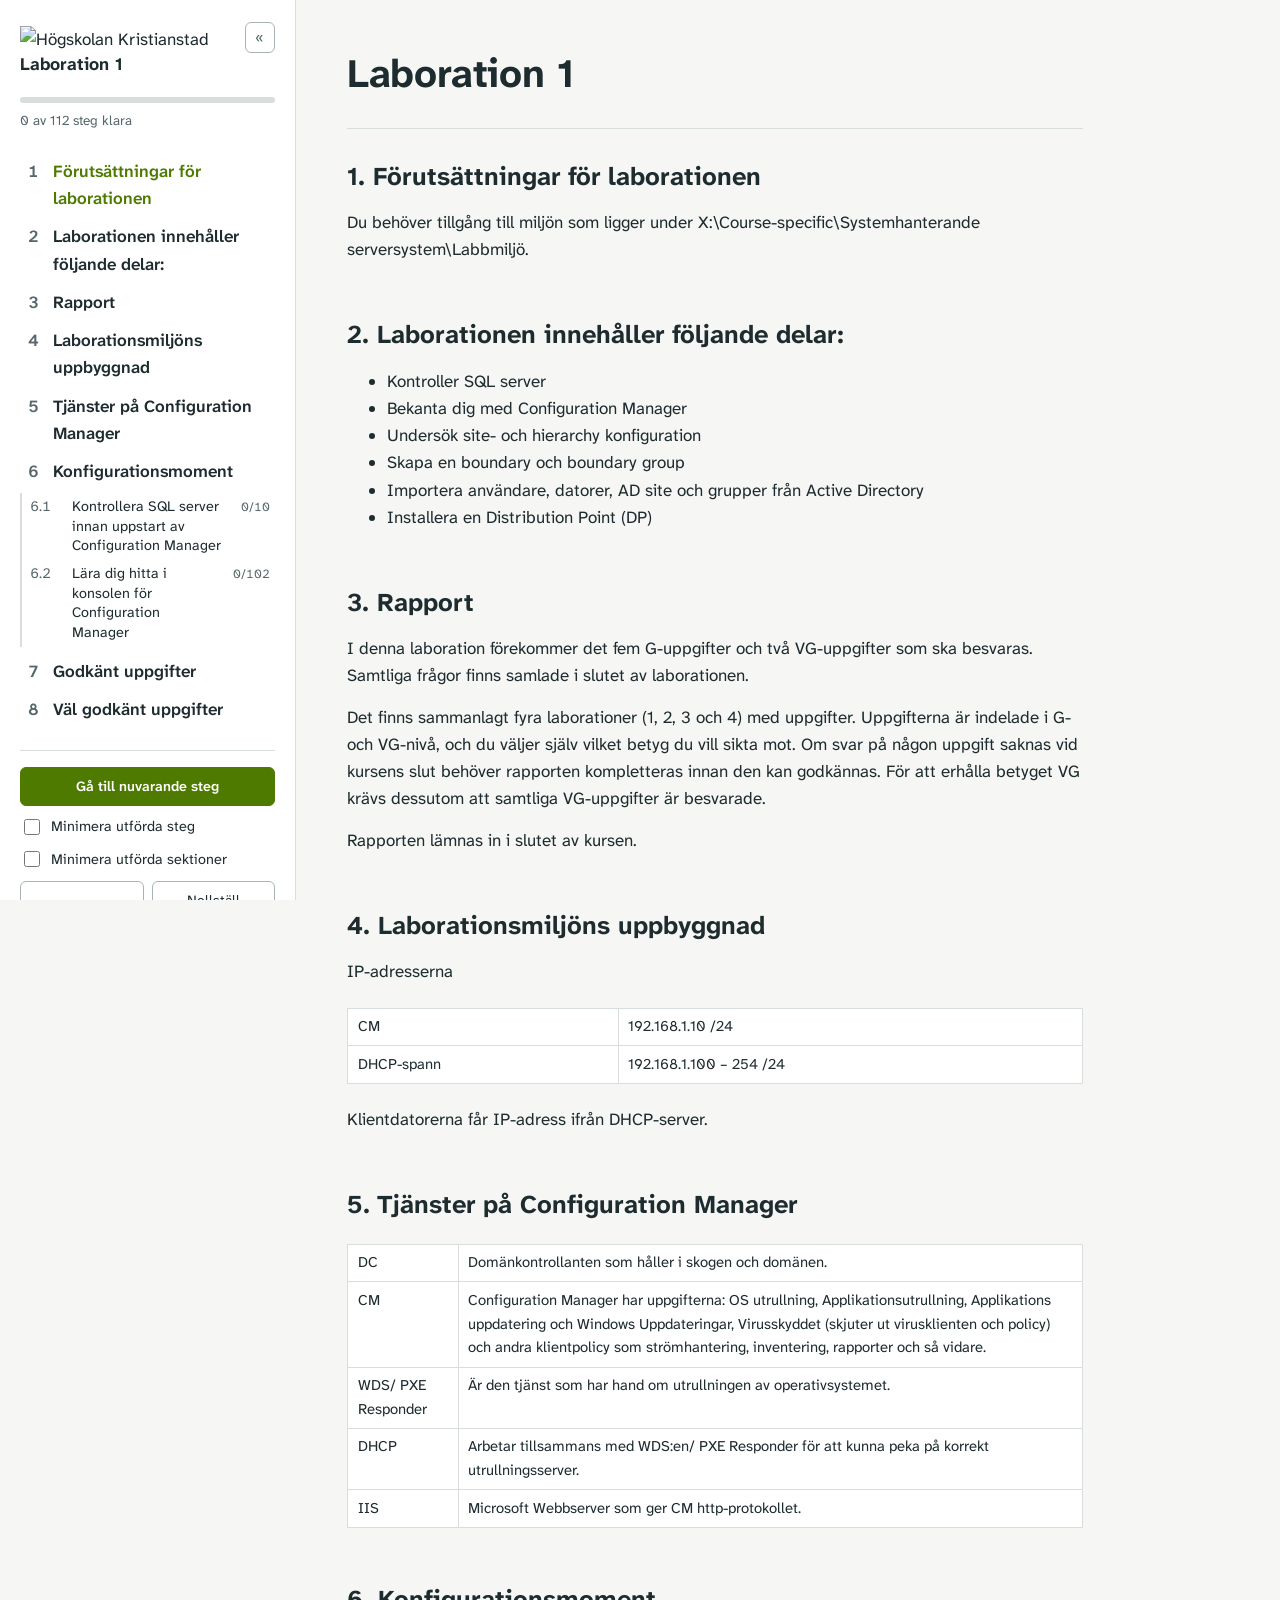
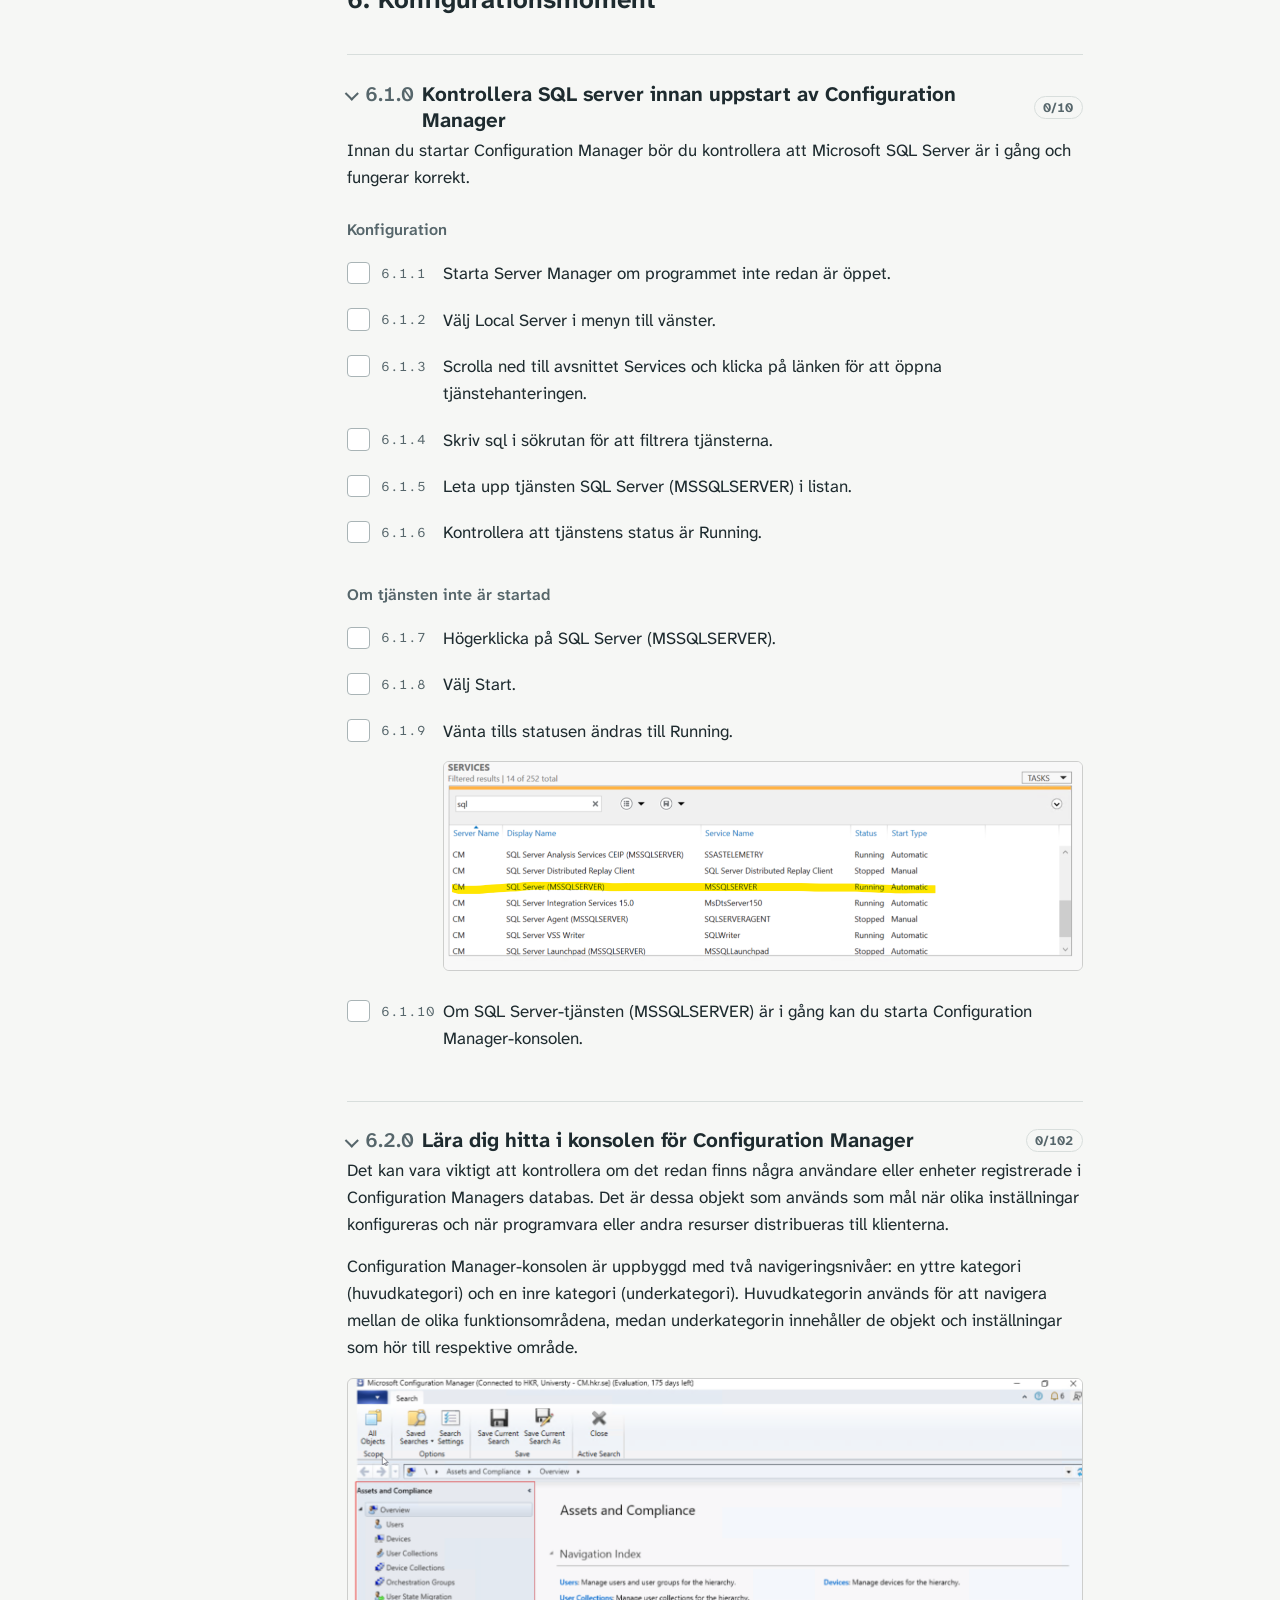
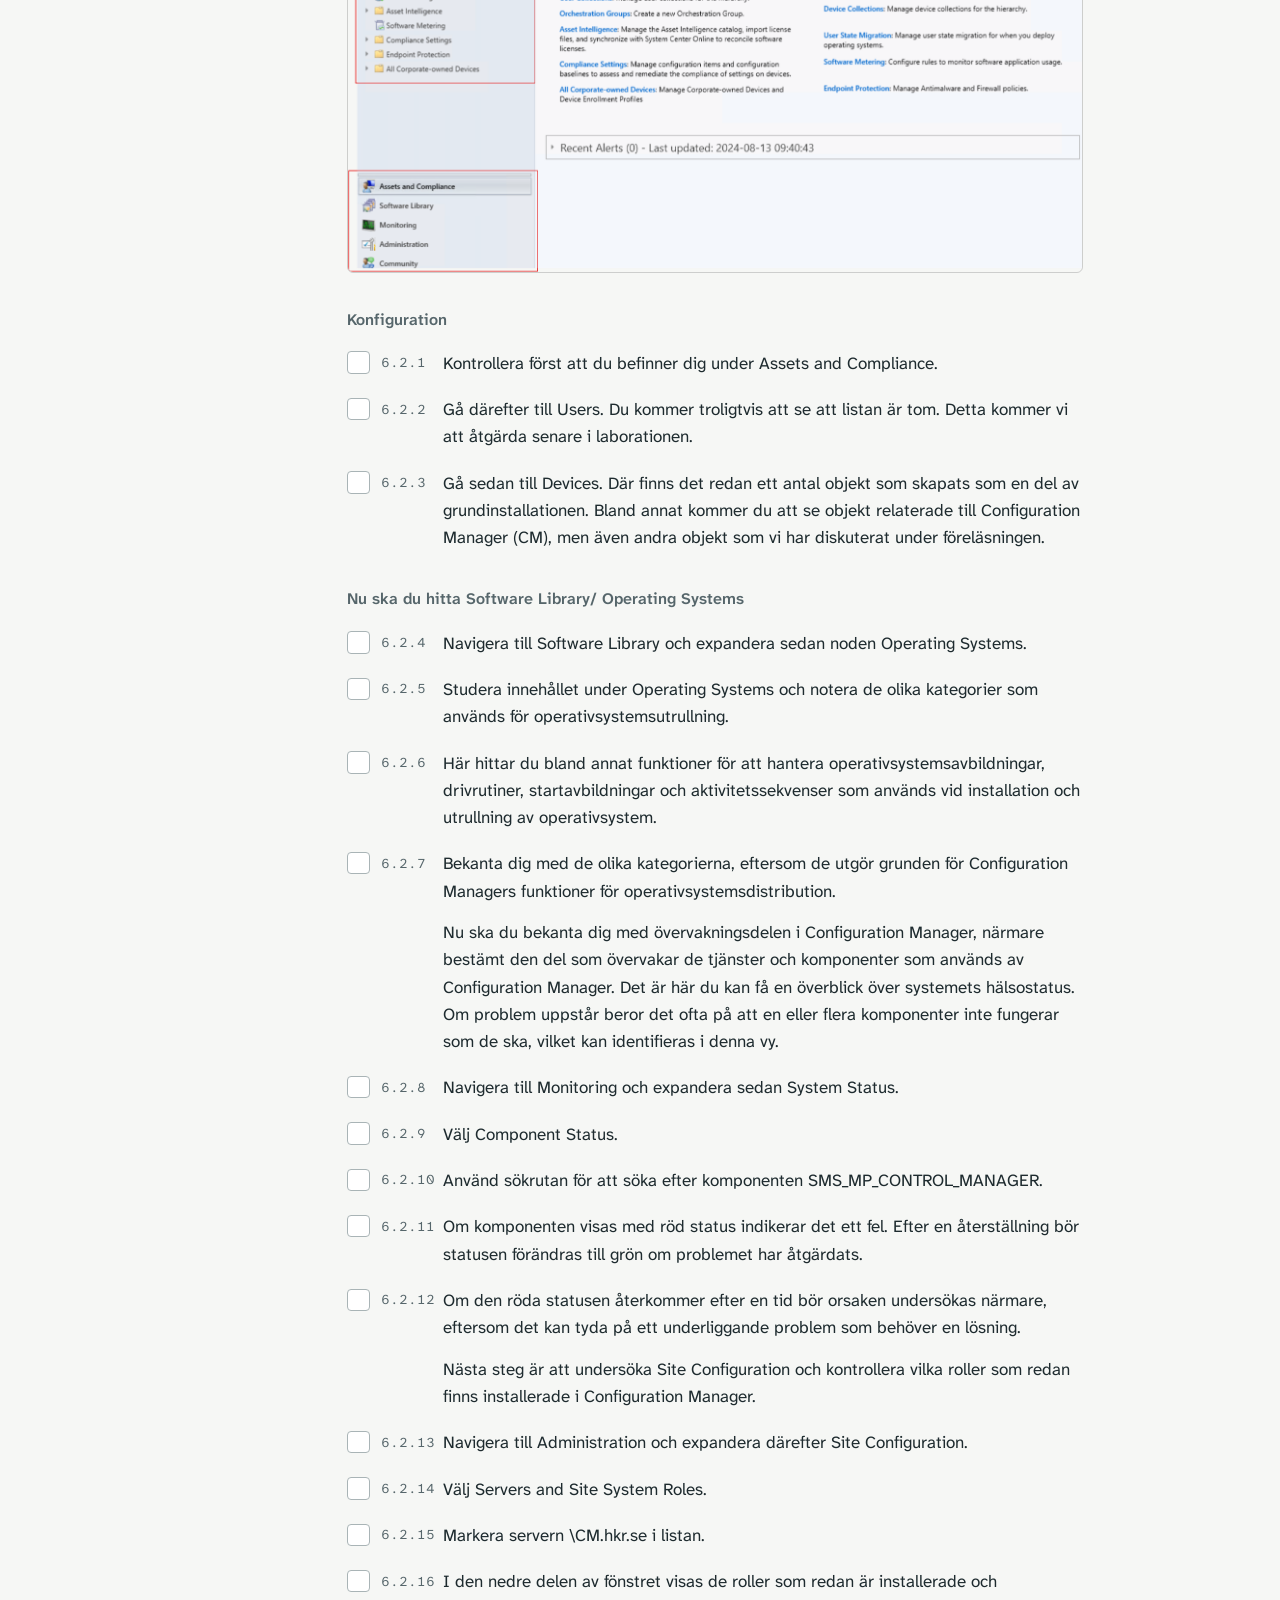
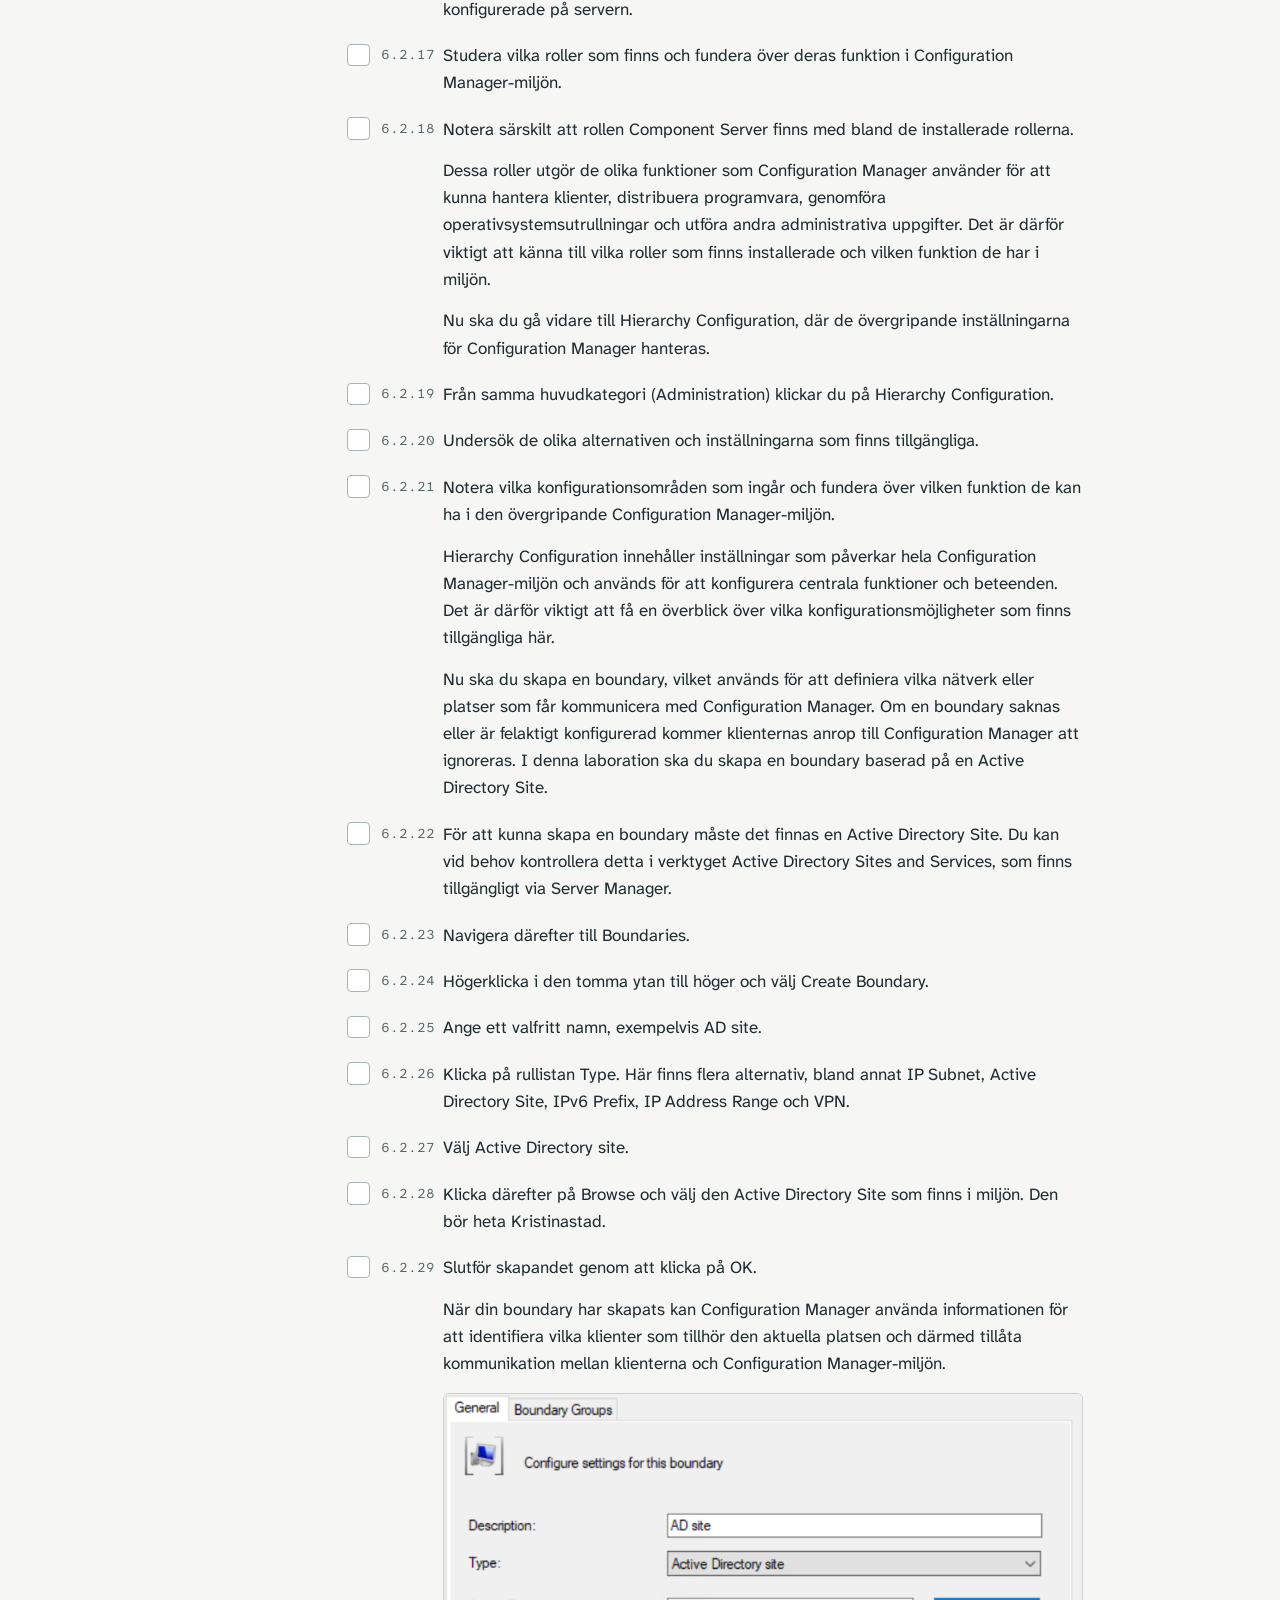
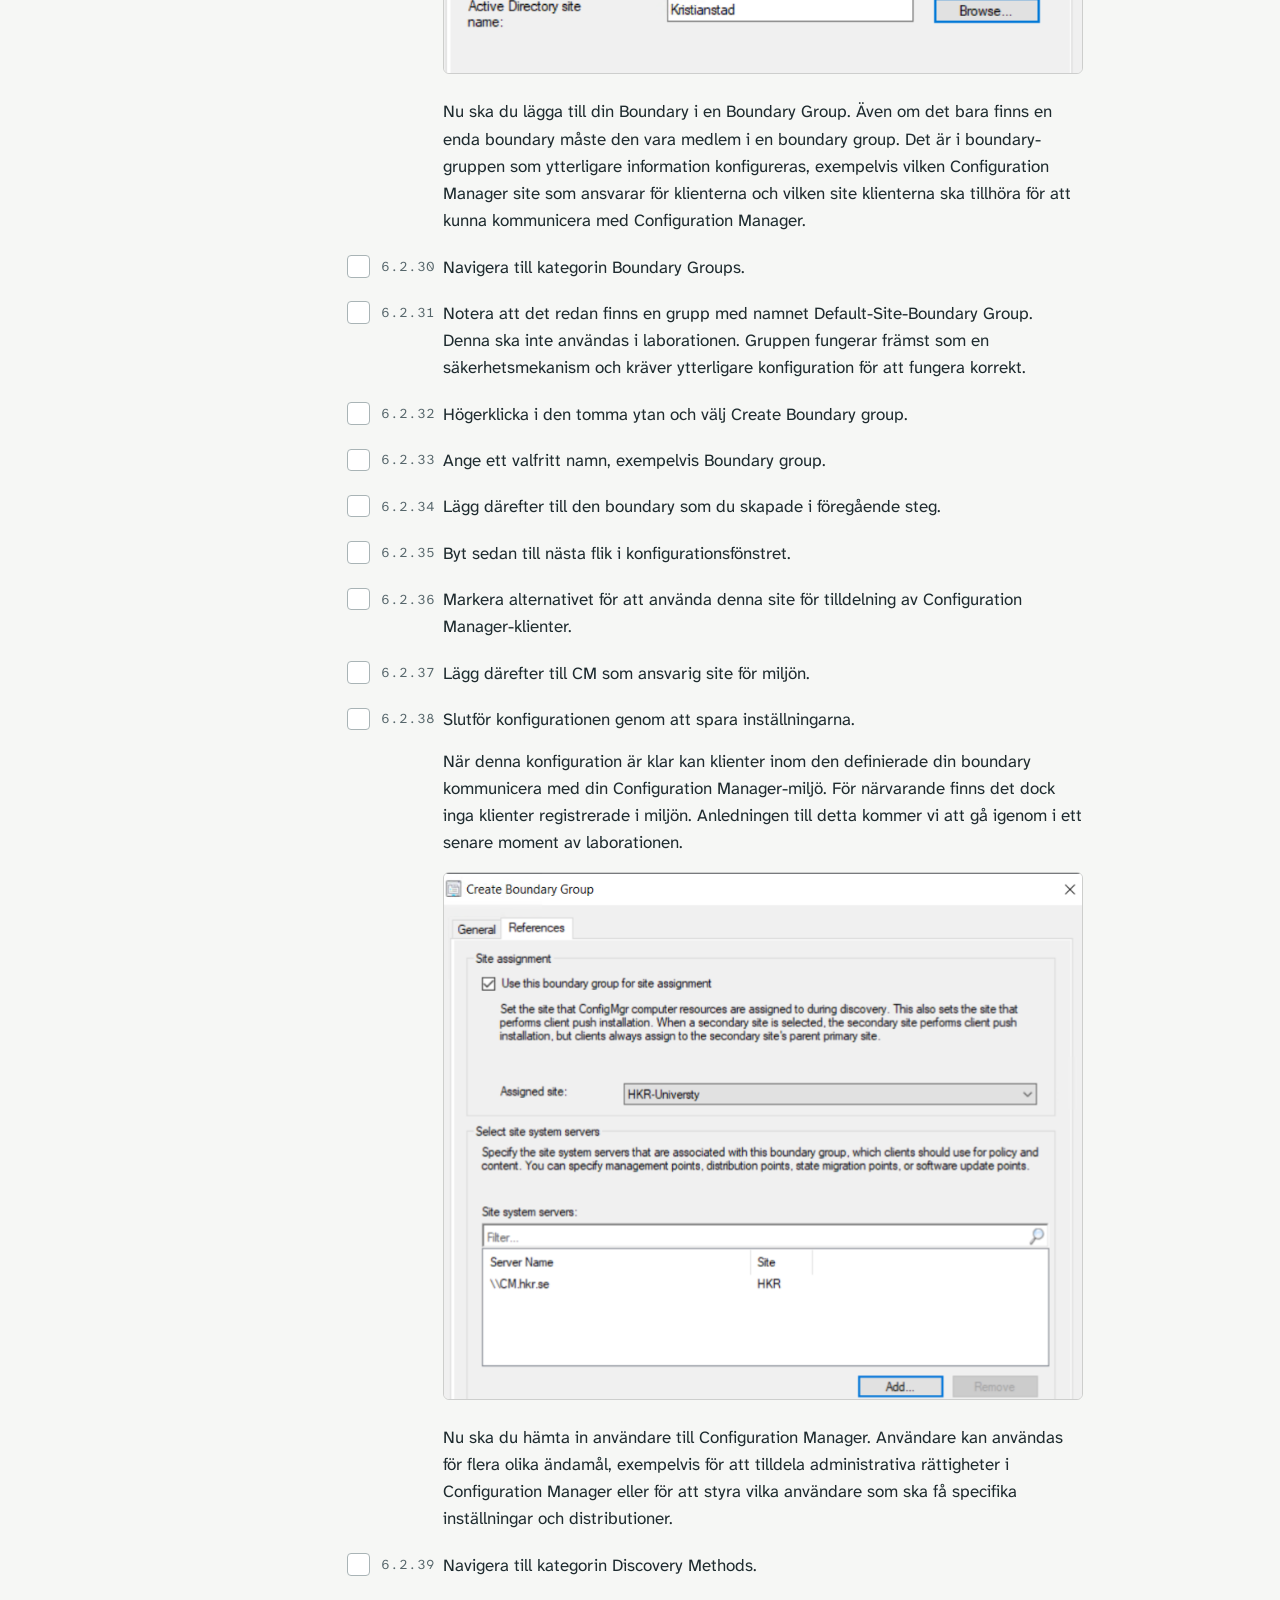
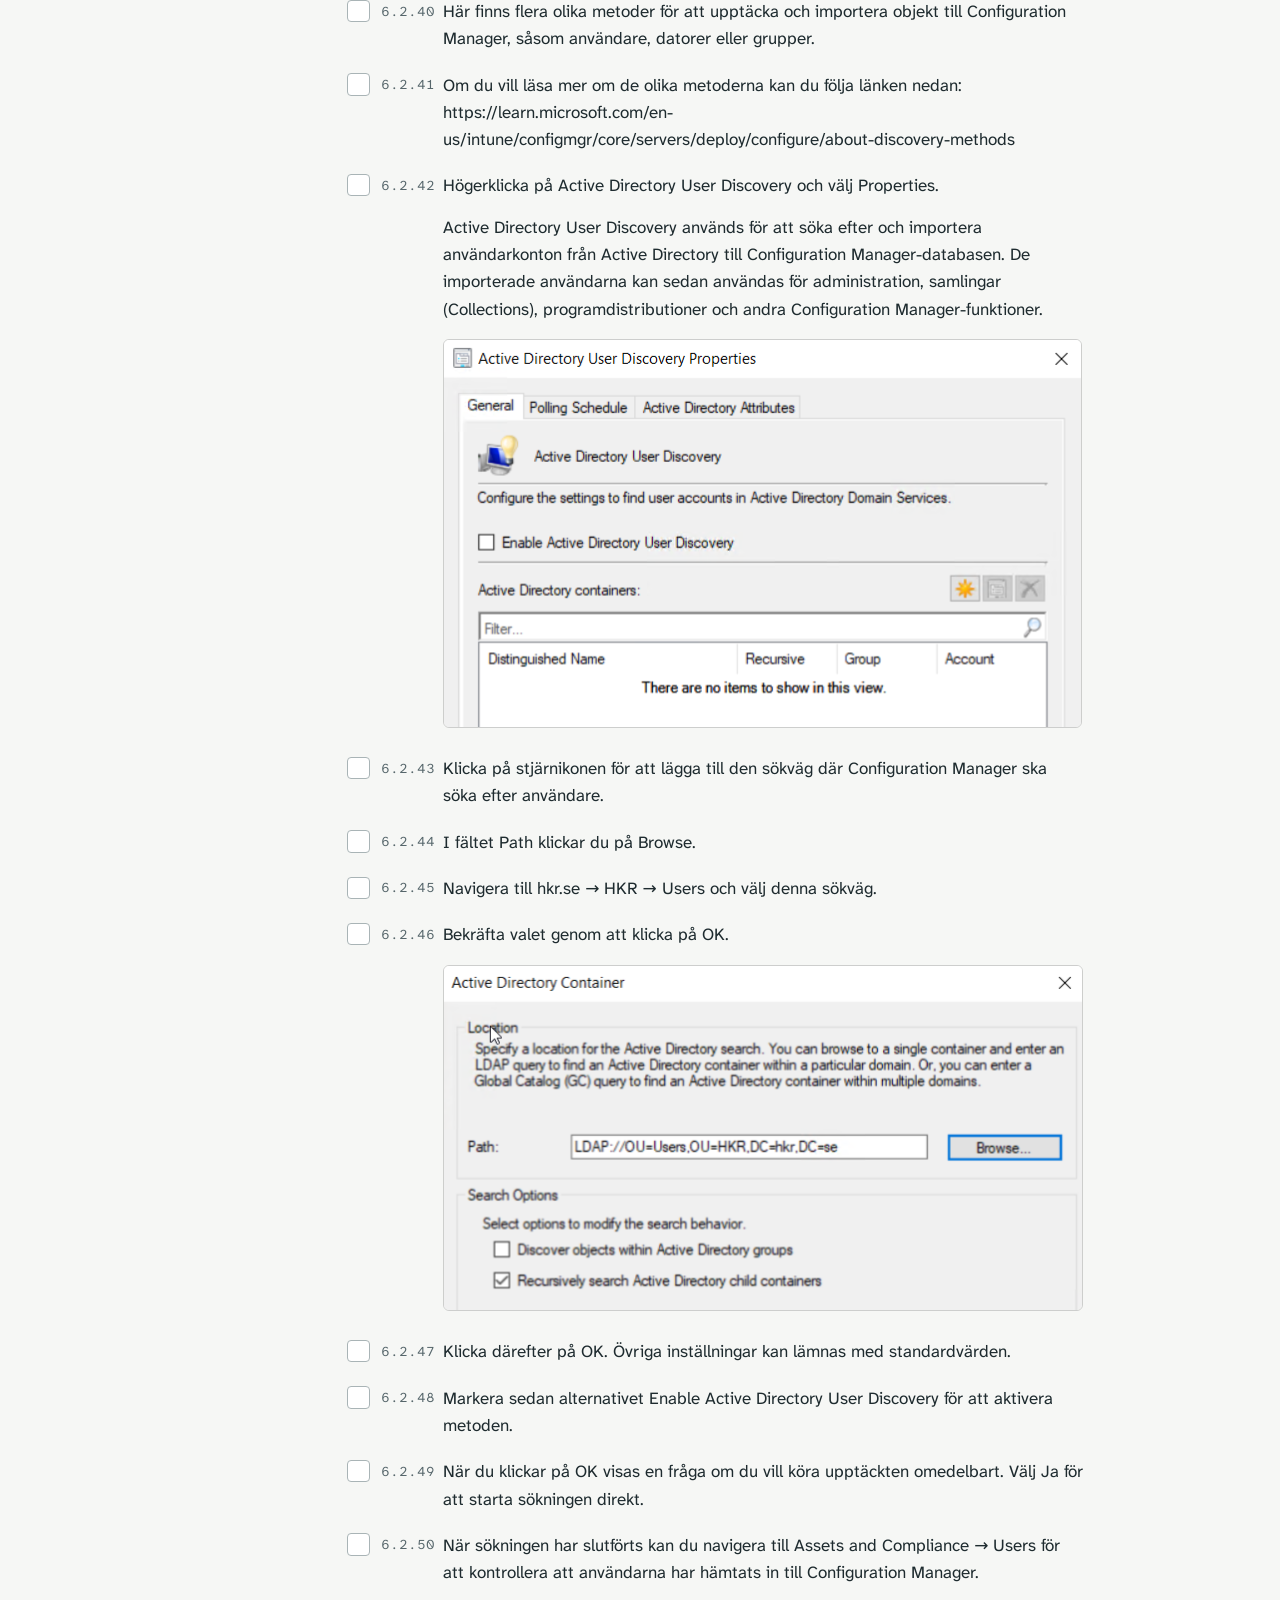
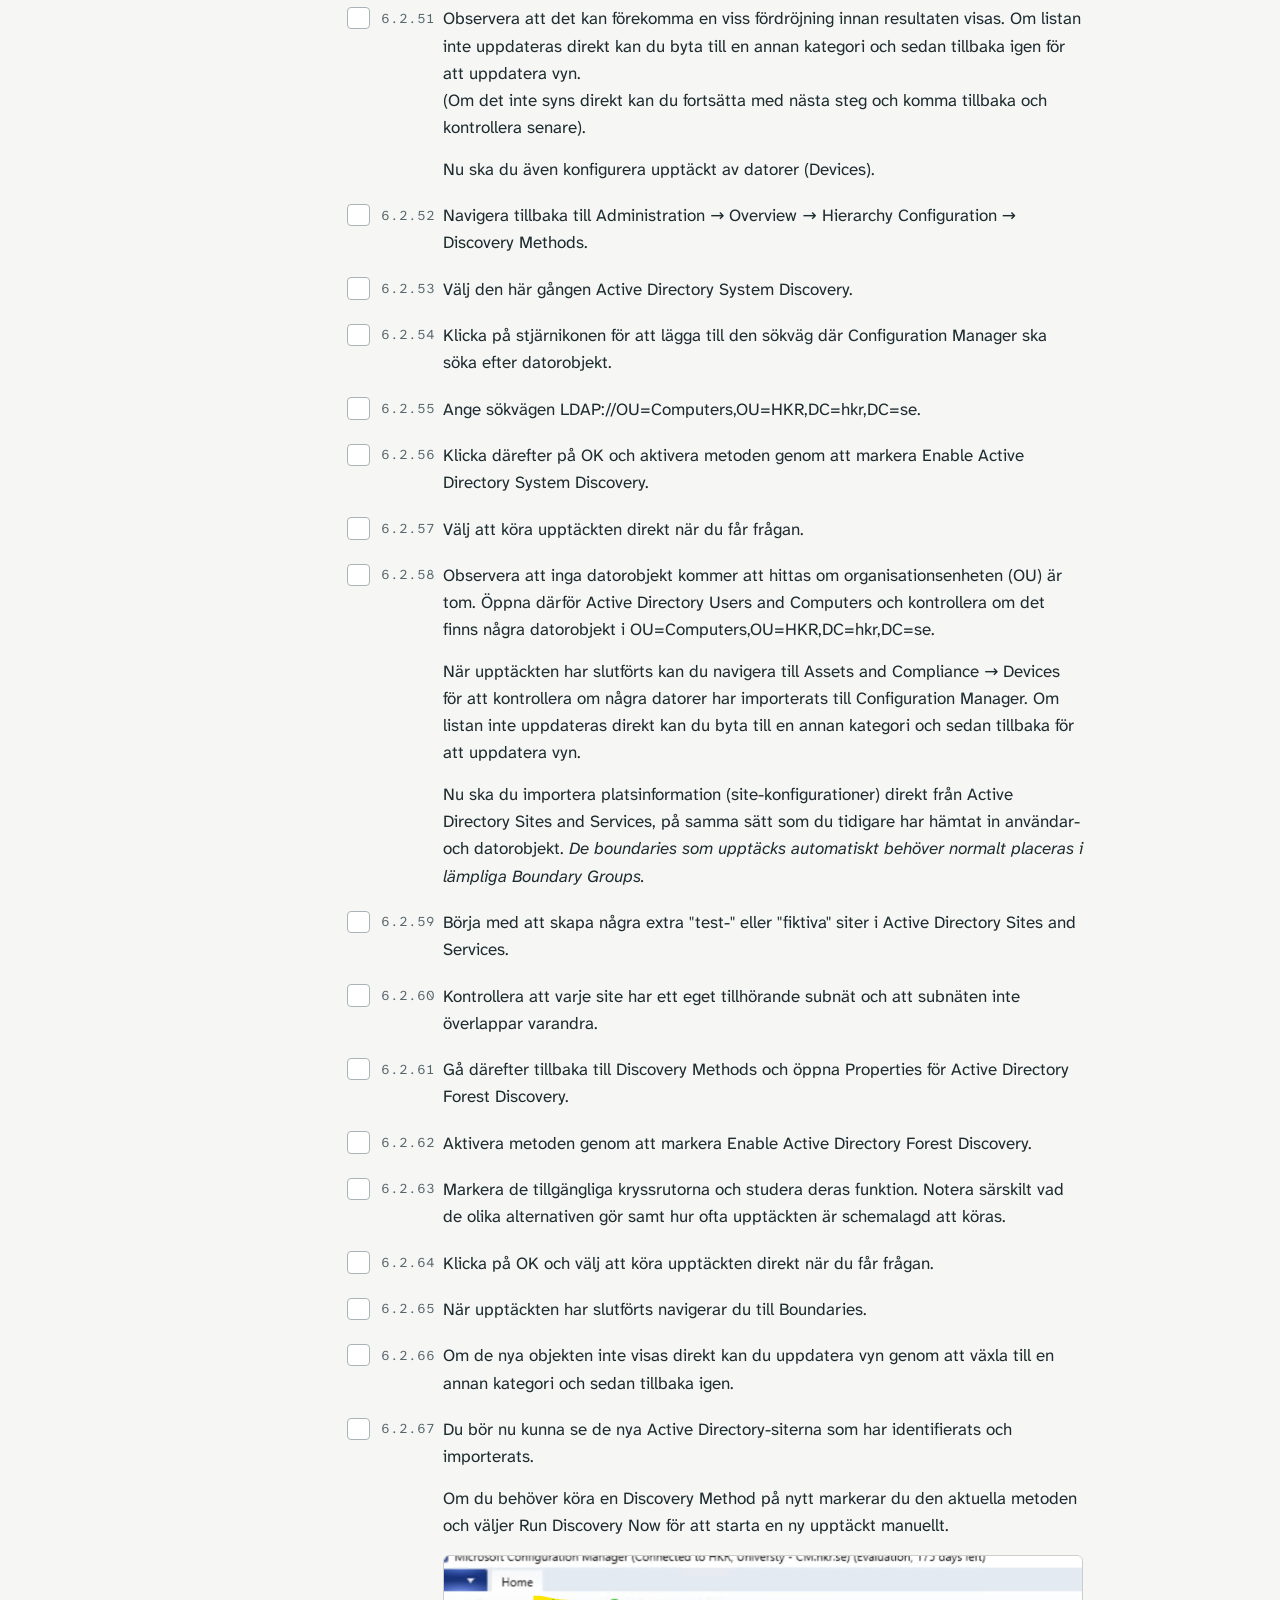
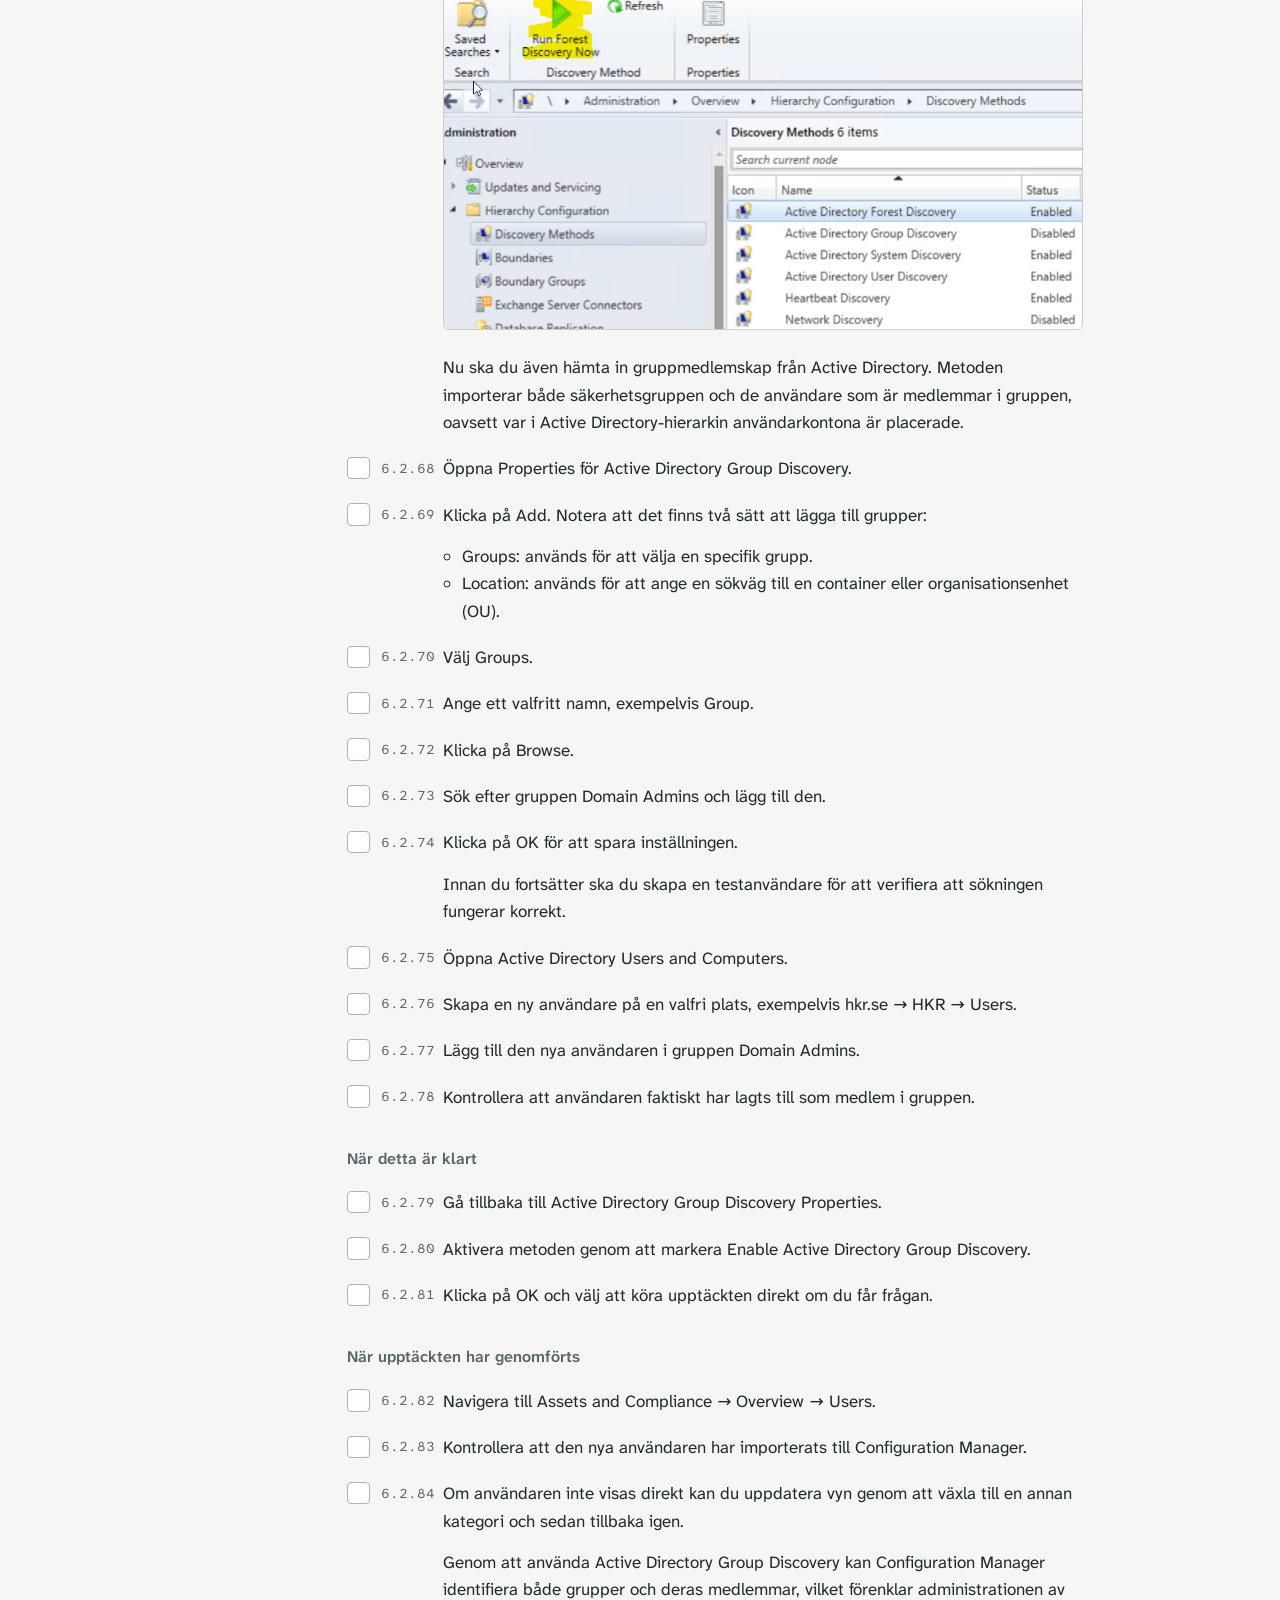
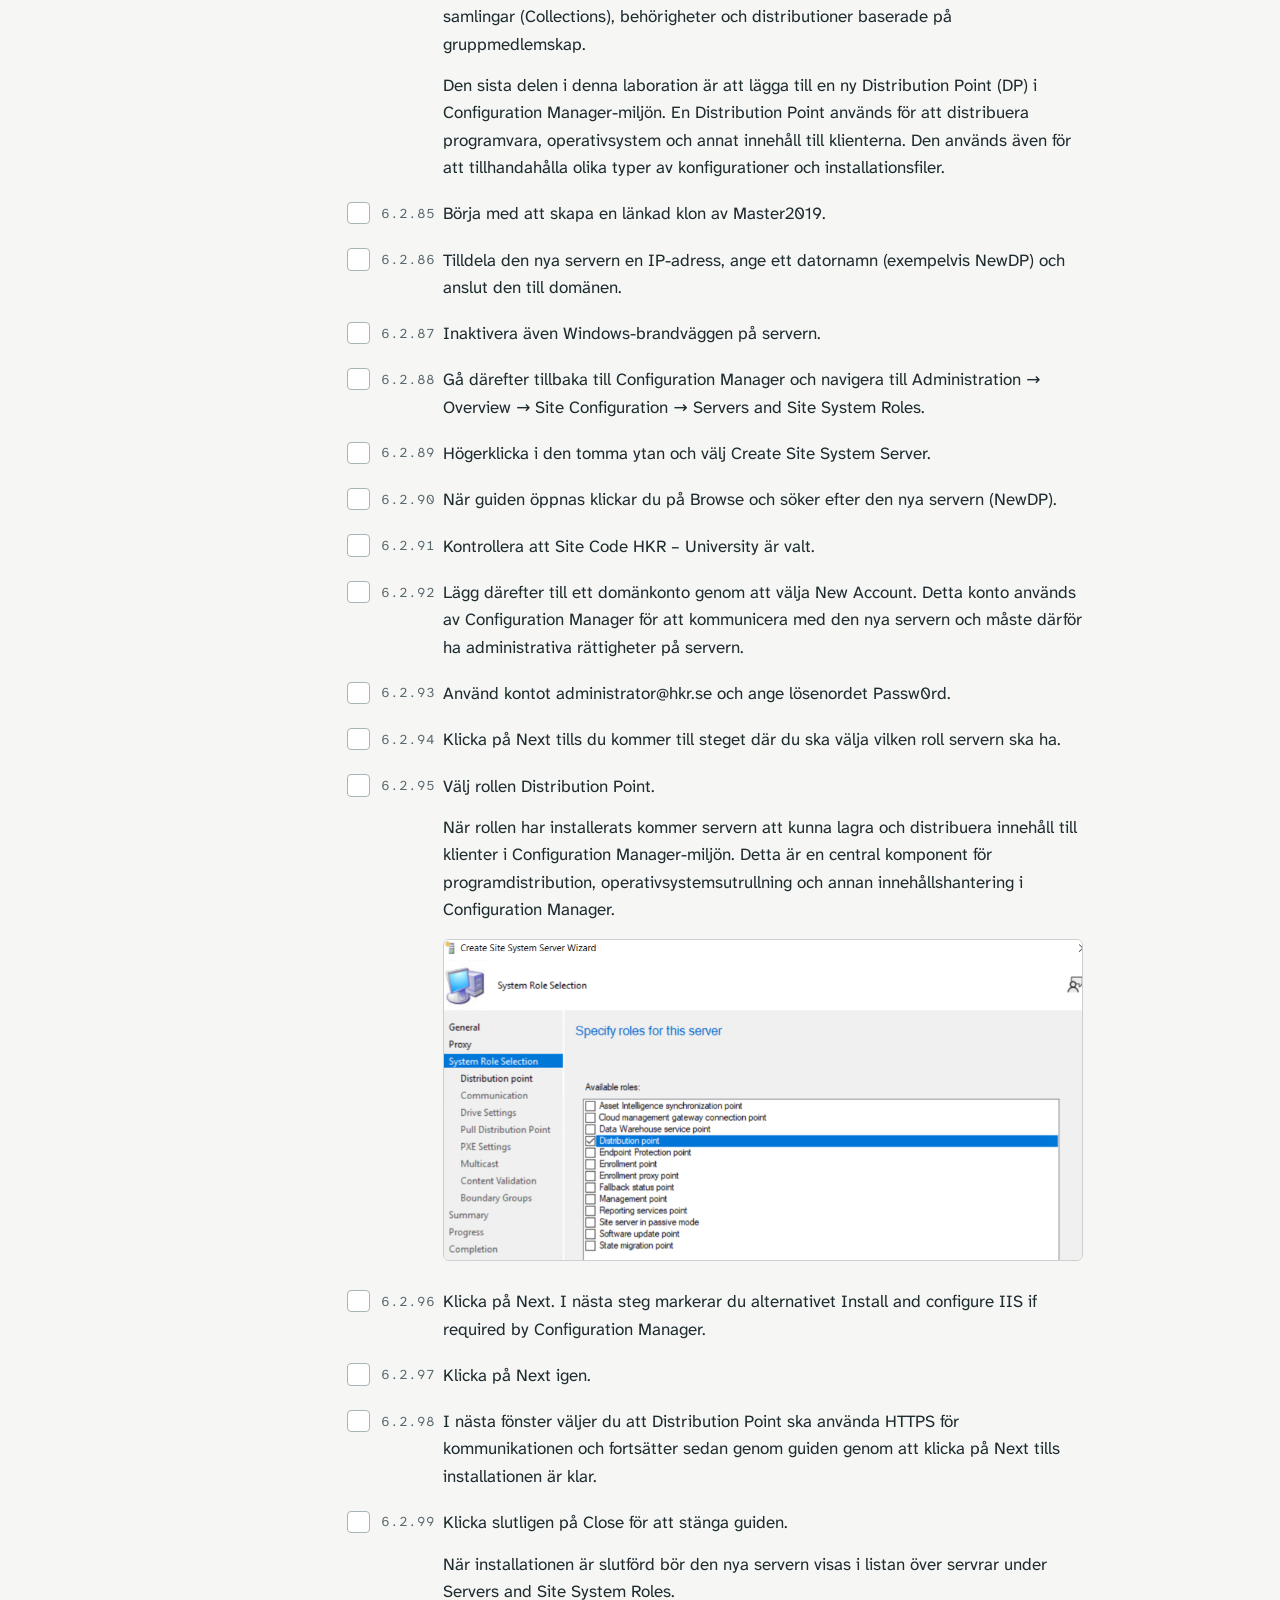
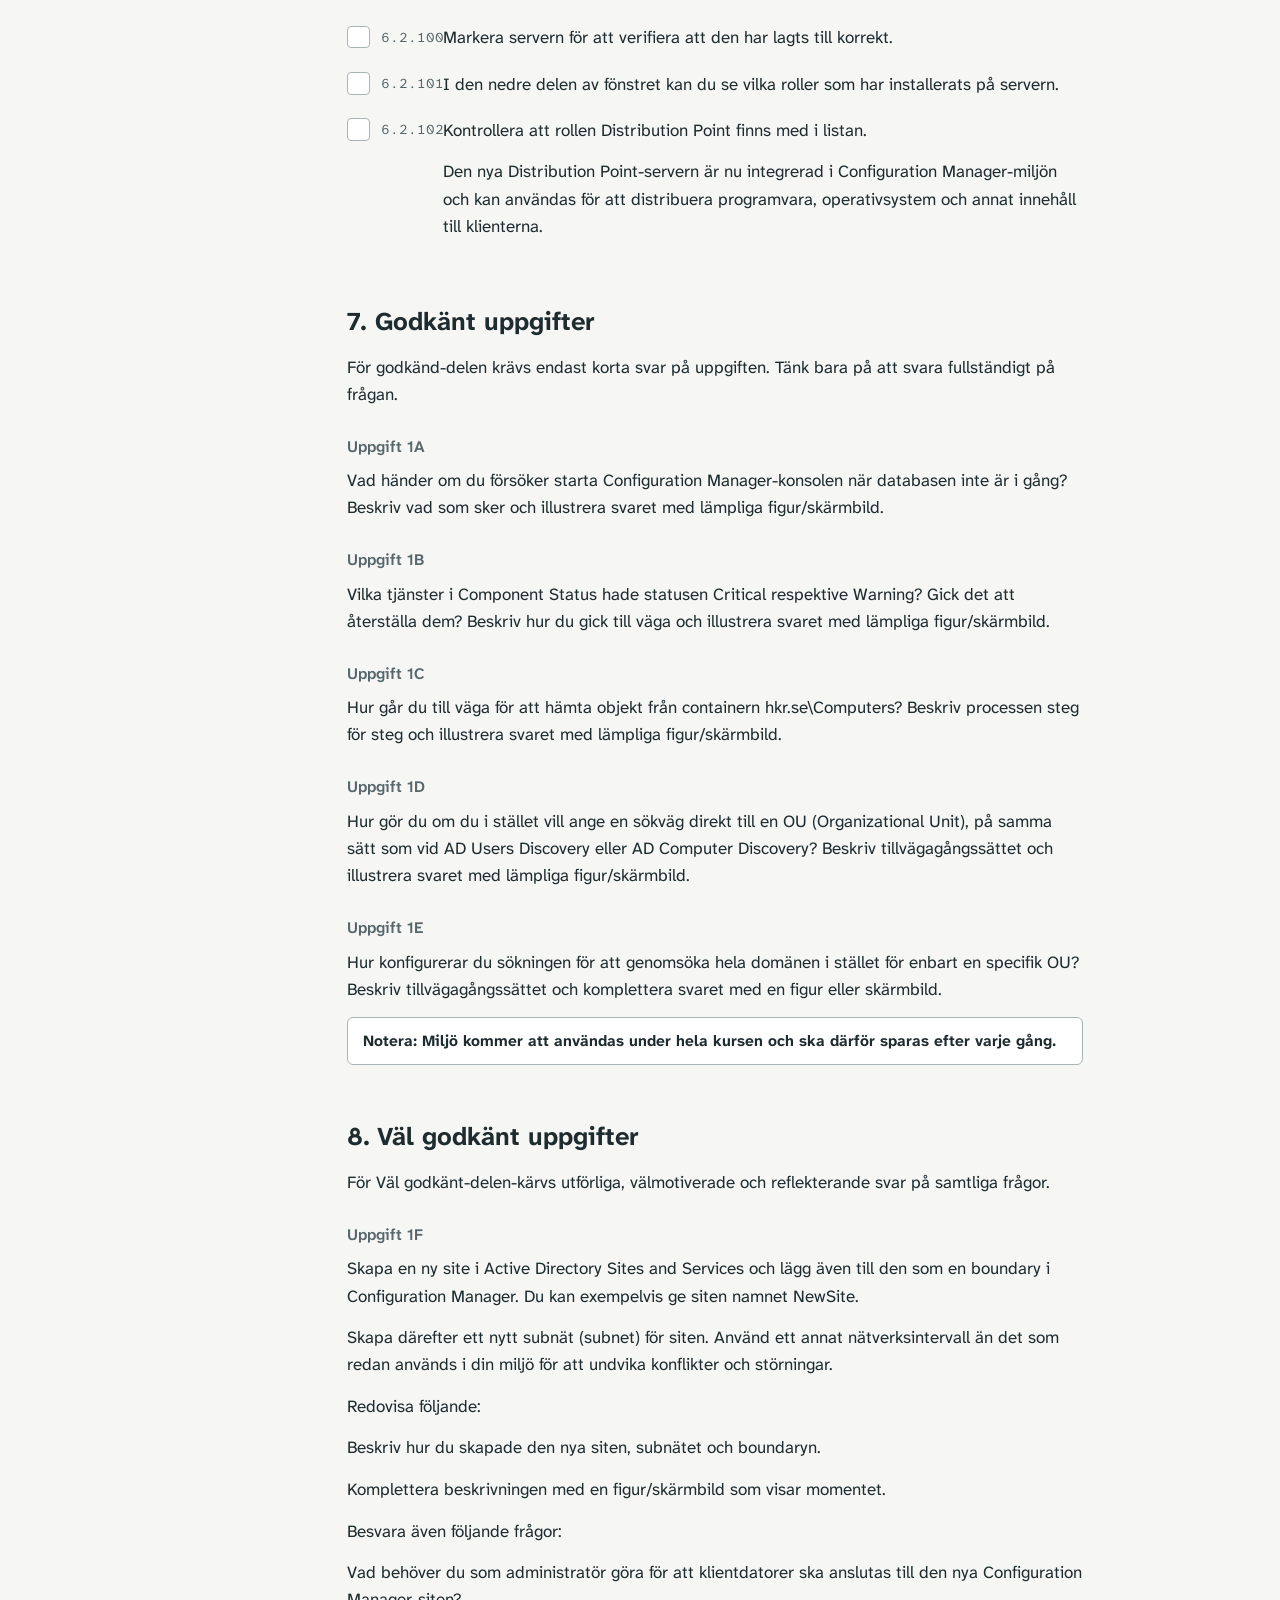
==== commit eaebdf8c: "Add files via upload" ====
--- a/Drift- och konfigurationsystem för klienter HT26/labb1/index.html
+++ b/Drift- och konfigurationsystem för klienter HT26/labb1/index.html
@@ -14,6 +14,7 @@
 <a class="skip" href="#main">Hoppa till innehållet</a>
 
 <div class="topbar">
+  <img class="topbar-logo" src="media/hkr-logo.png" width="73" height="63" alt="Högskolan Kristianstad">
   <button type="button" class="nav-toggle" aria-expanded="false" aria-controls="sidebar">Innehåll</button>
   <span class="topbar-title"></span>
   <span class="topbar-progress" data-progress-text>0 av 0</span>
@@ -21,6 +22,7 @@
 
 <aside id="sidebar" class="sidebar">
   <div class="side-head">
+    <img class="side-logo" src="media/hkr-logo.png" width="73" height="63" alt="Högskolan Kristianstad">
     <button type="button" id="side-collapse" class="side-toggle" aria-controls="sidebar" aria-expanded="true" title="Fäll undan sidopanelen" aria-label="Fäll undan sidopanelen">«</button>
     <p class="side-course"></p>
     <p class="side-title"></p>
@@ -39,11 +41,13 @@
       <button type="button" id="reset">Nollställ markeringar</button>
     </div>
   </div>
+  <div class="side-foot"><img class="brand-word" src="media/hkr-ord.png" width="216" height="53" alt="Högskolan Kristianstad – Kristianstad University"></div>
 </aside>
 
 <button type="button" id="side-expand" class="side-toggle floating" aria-controls="sidebar" aria-expanded="false" title="Visa sidopanelen" aria-label="Visa sidopanelen">»</button>
 
-<main id="main"><div id="guide-root"></div></main>
+<main id="main"><div id="guide-root"></div>
+<footer class="page-foot"><img class="brand-word" src="media/hkr-ord.png" width="216" height="53" alt="Högskolan Kristianstad – Kristianstad University"></footer></main>
 
 <div id="tip" class="tip" role="tooltip" hidden></div>
 <script src="guide.js"></script>
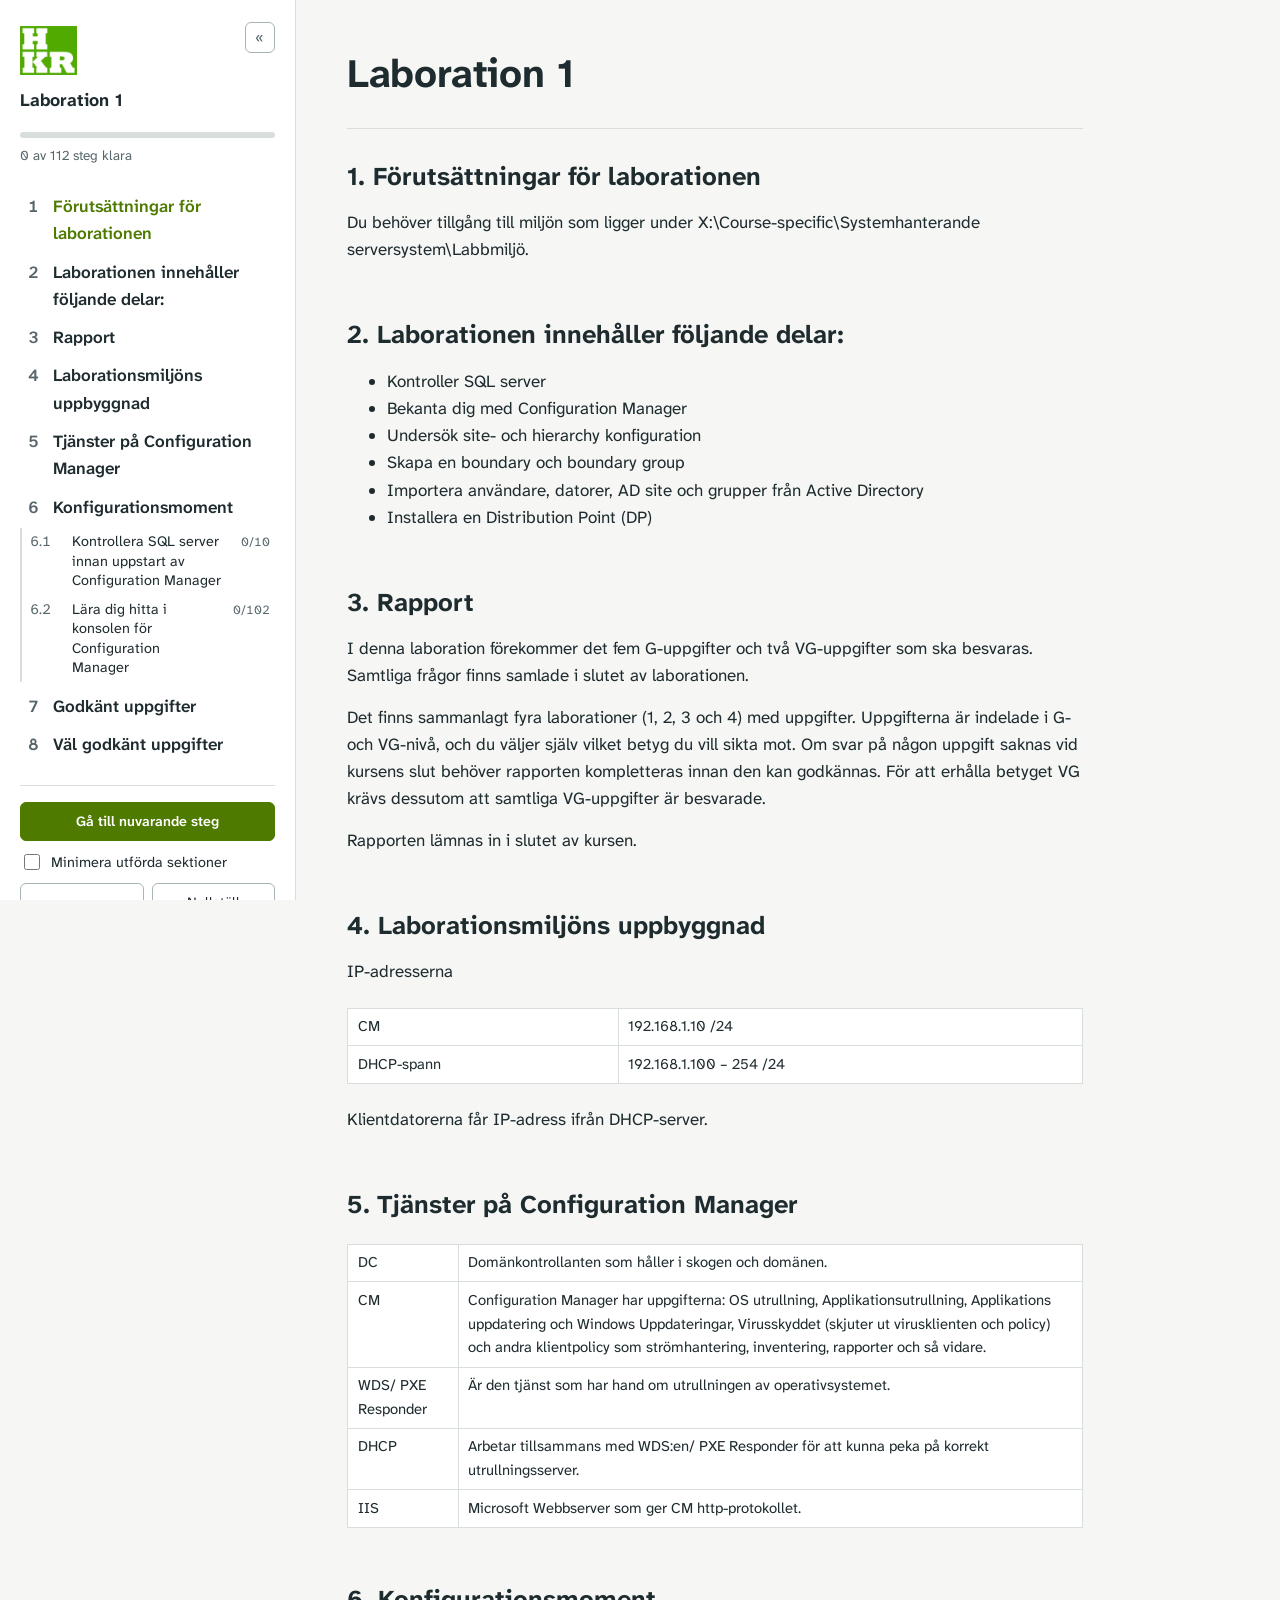
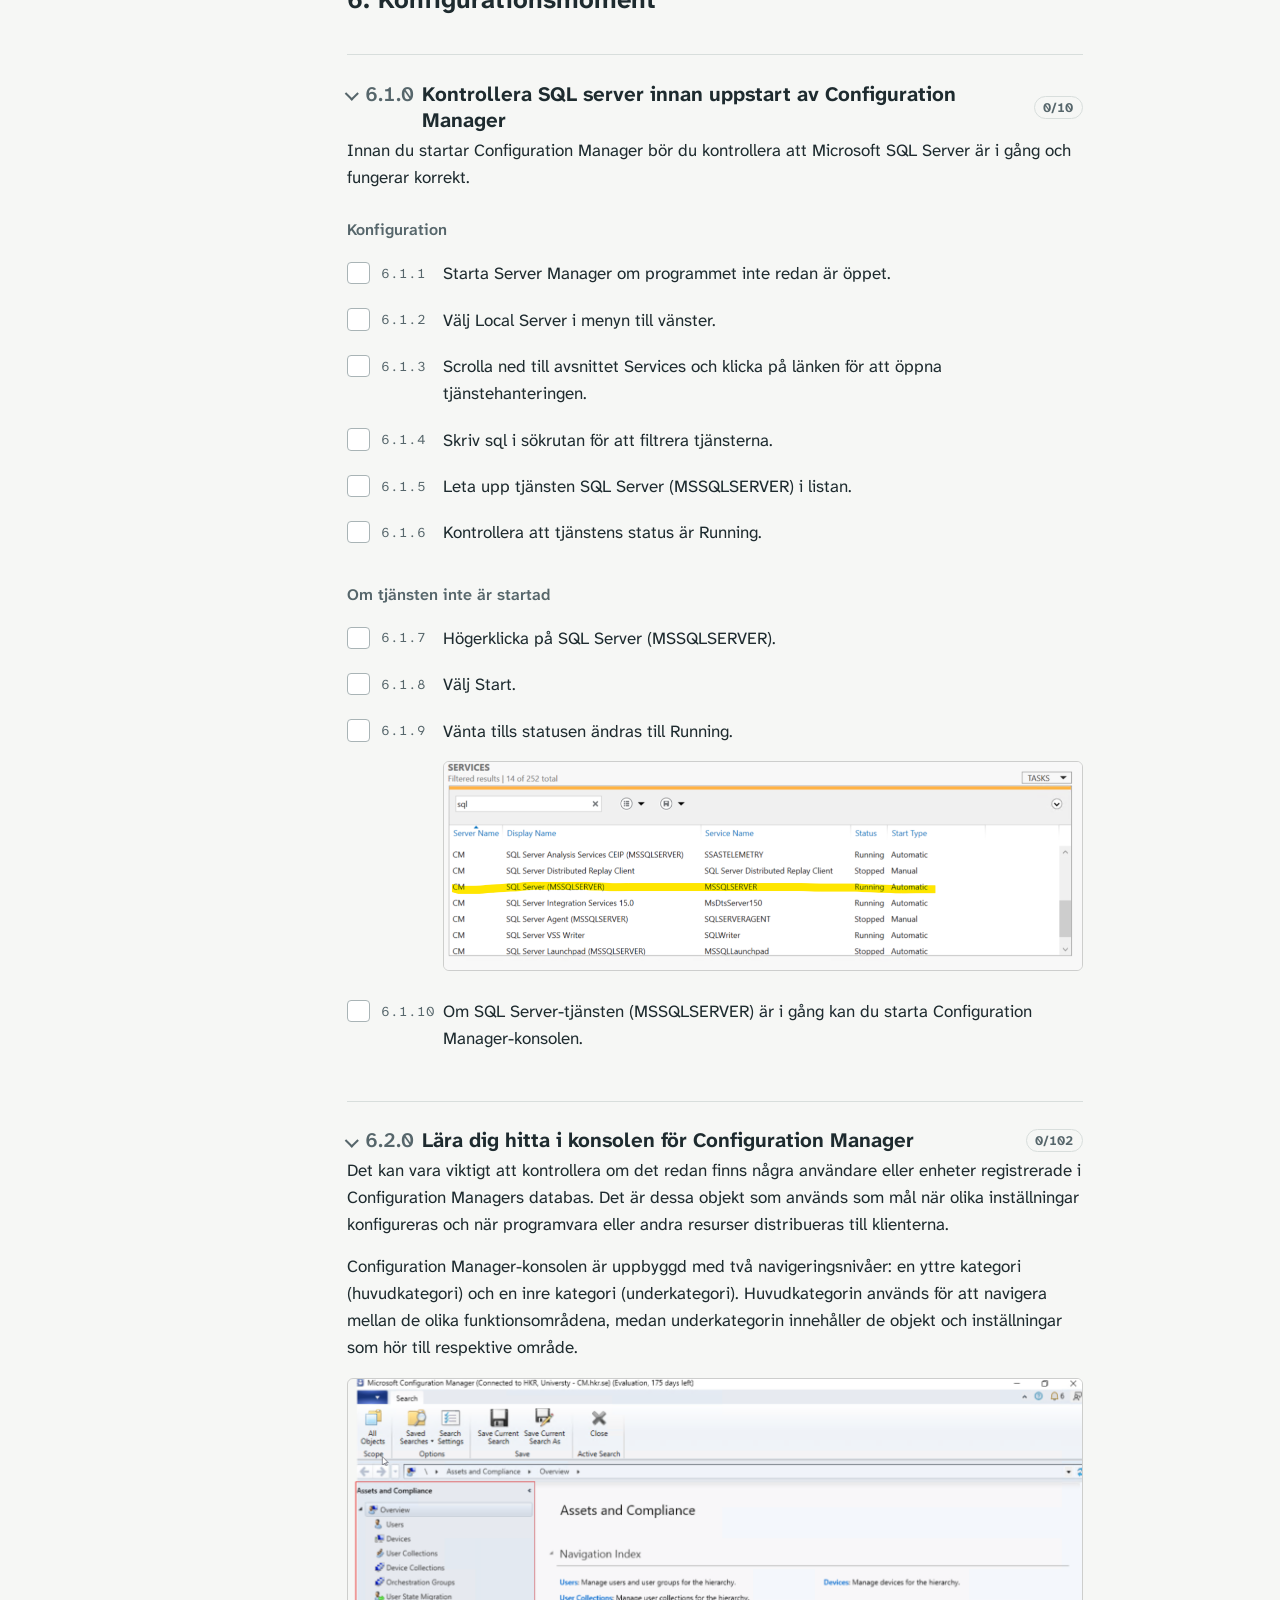
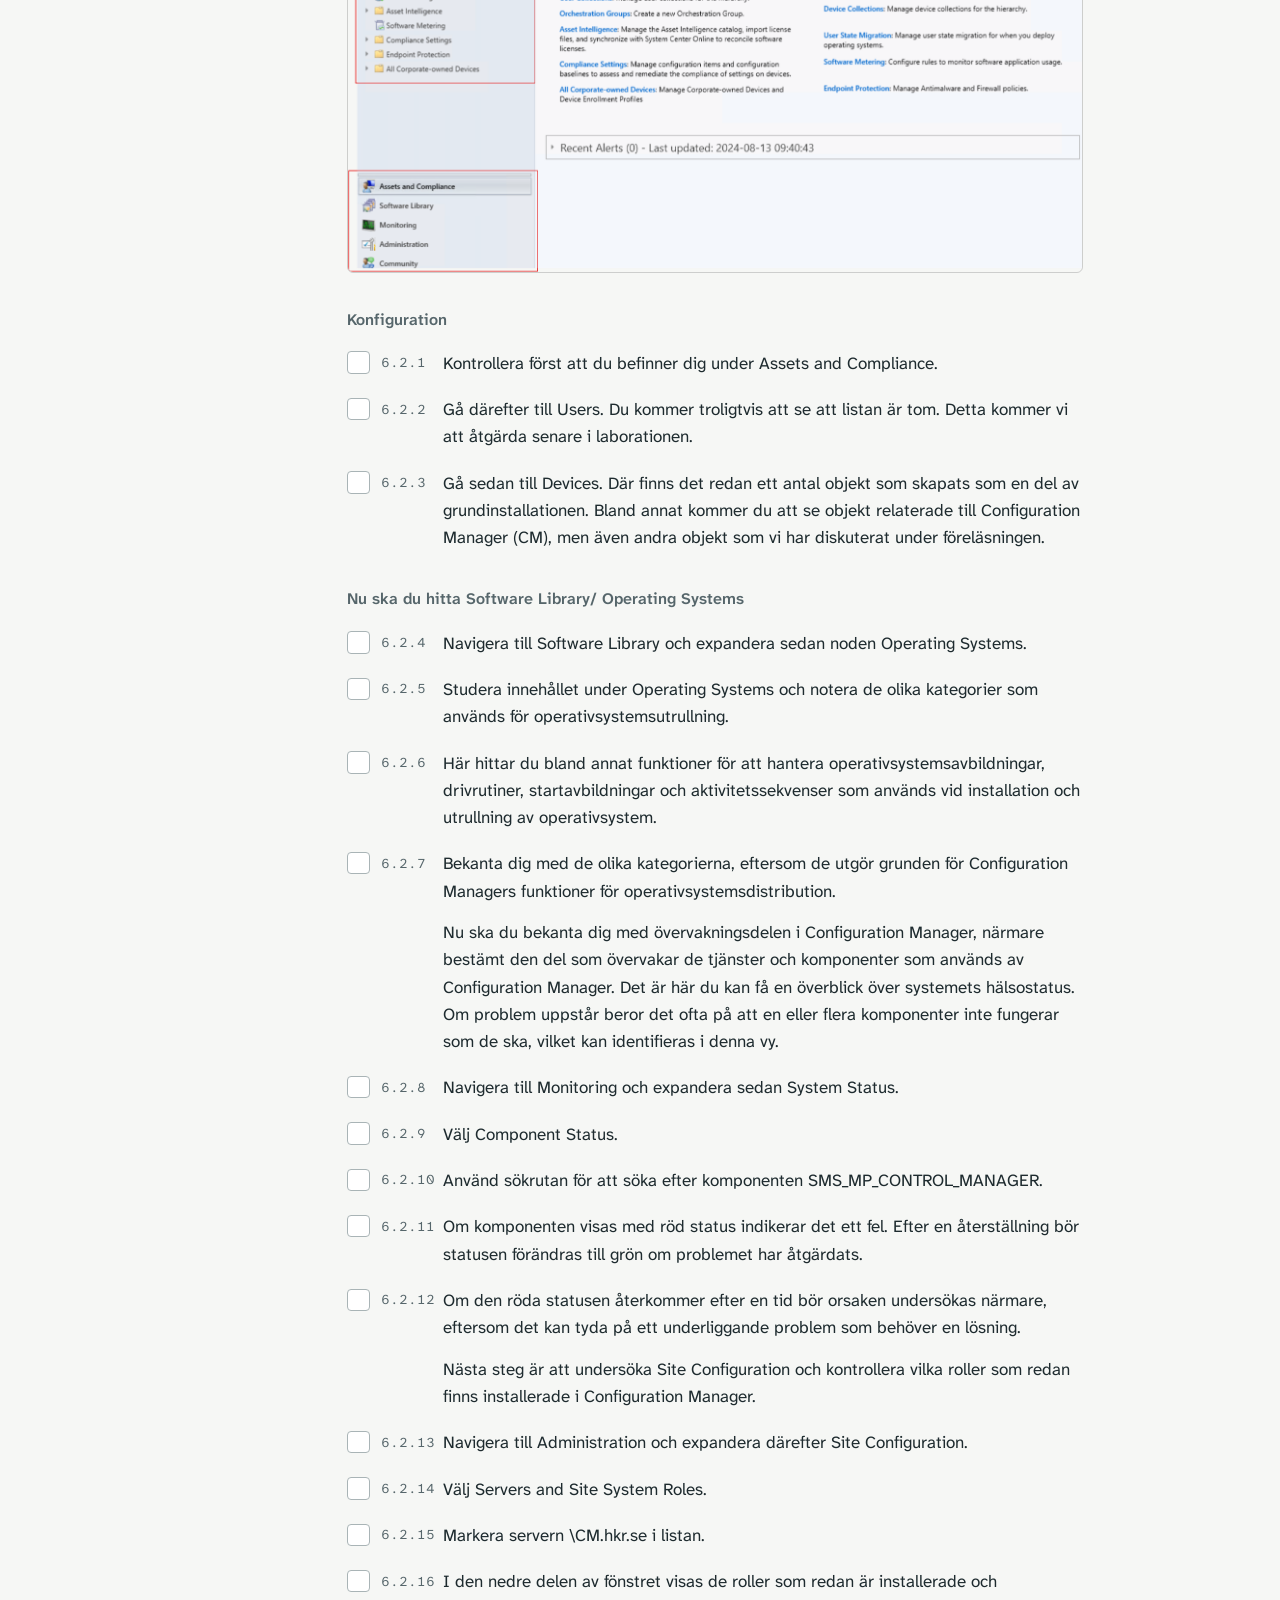
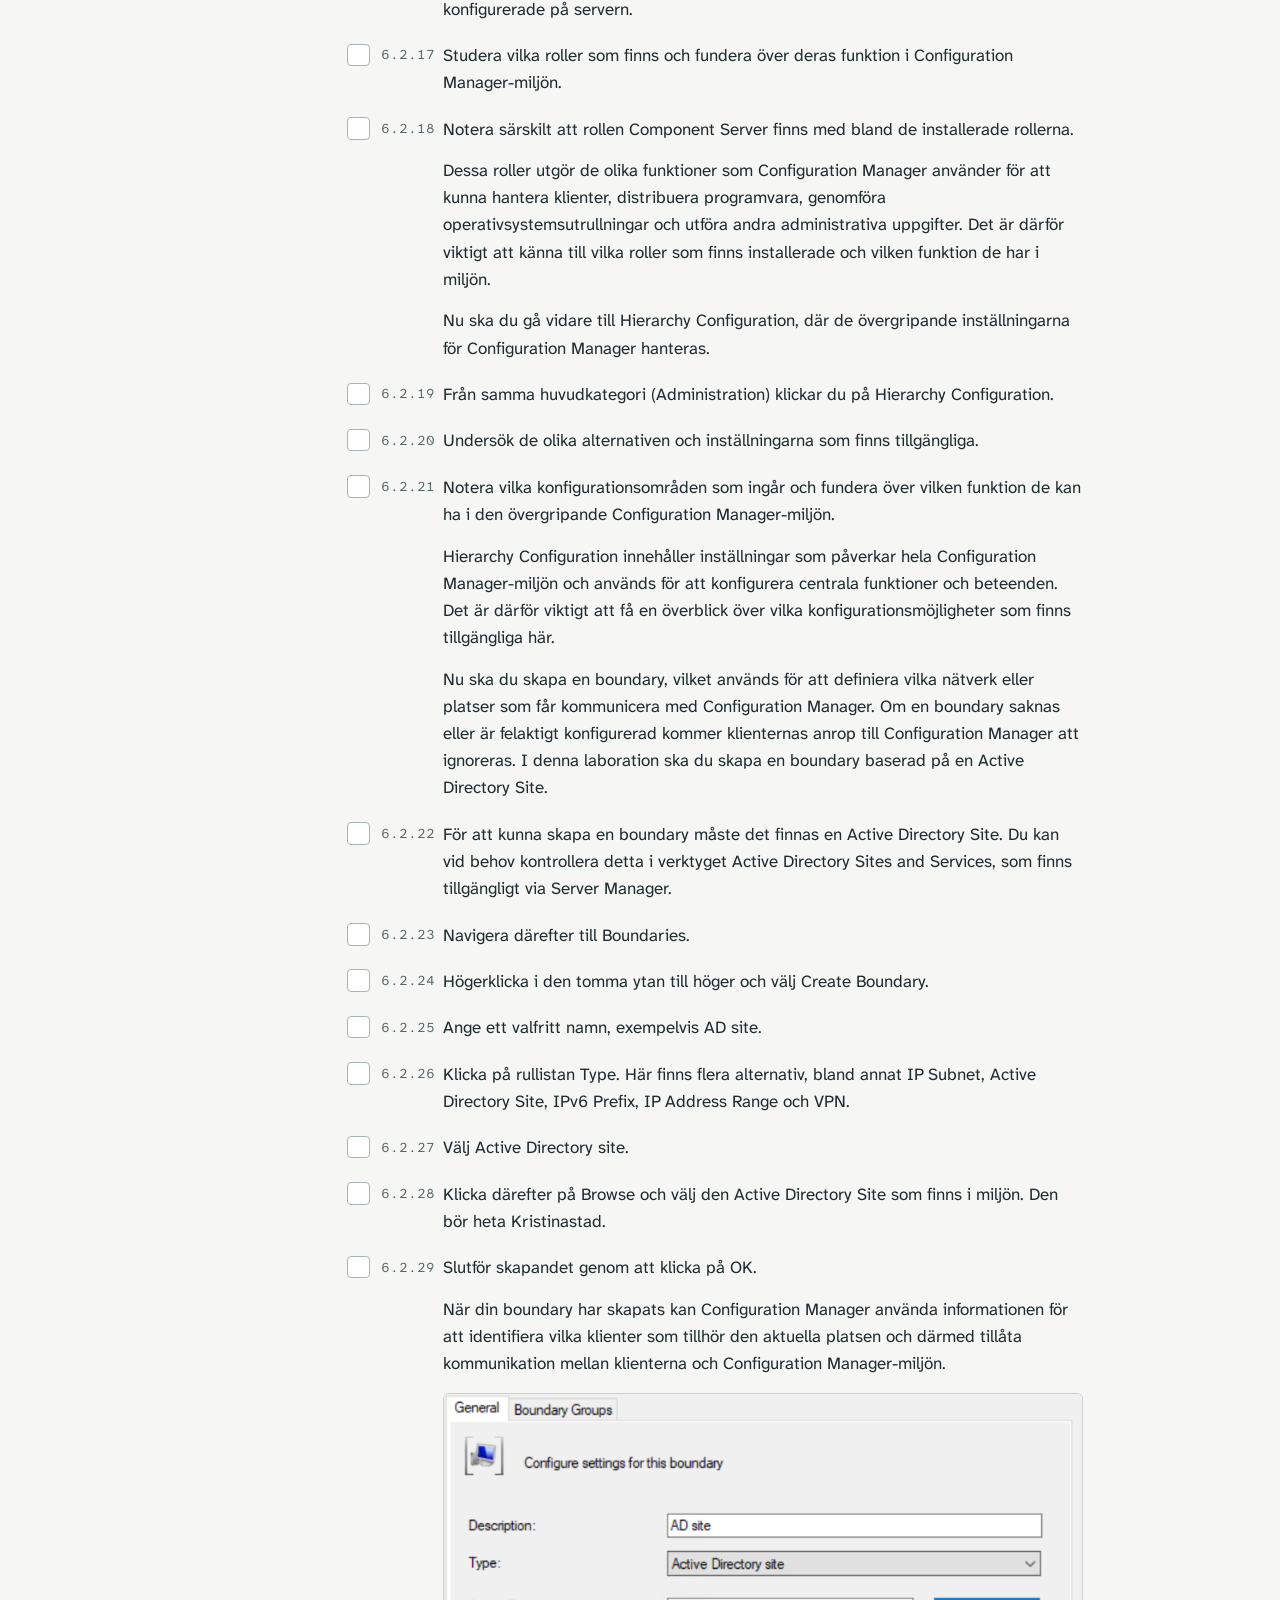
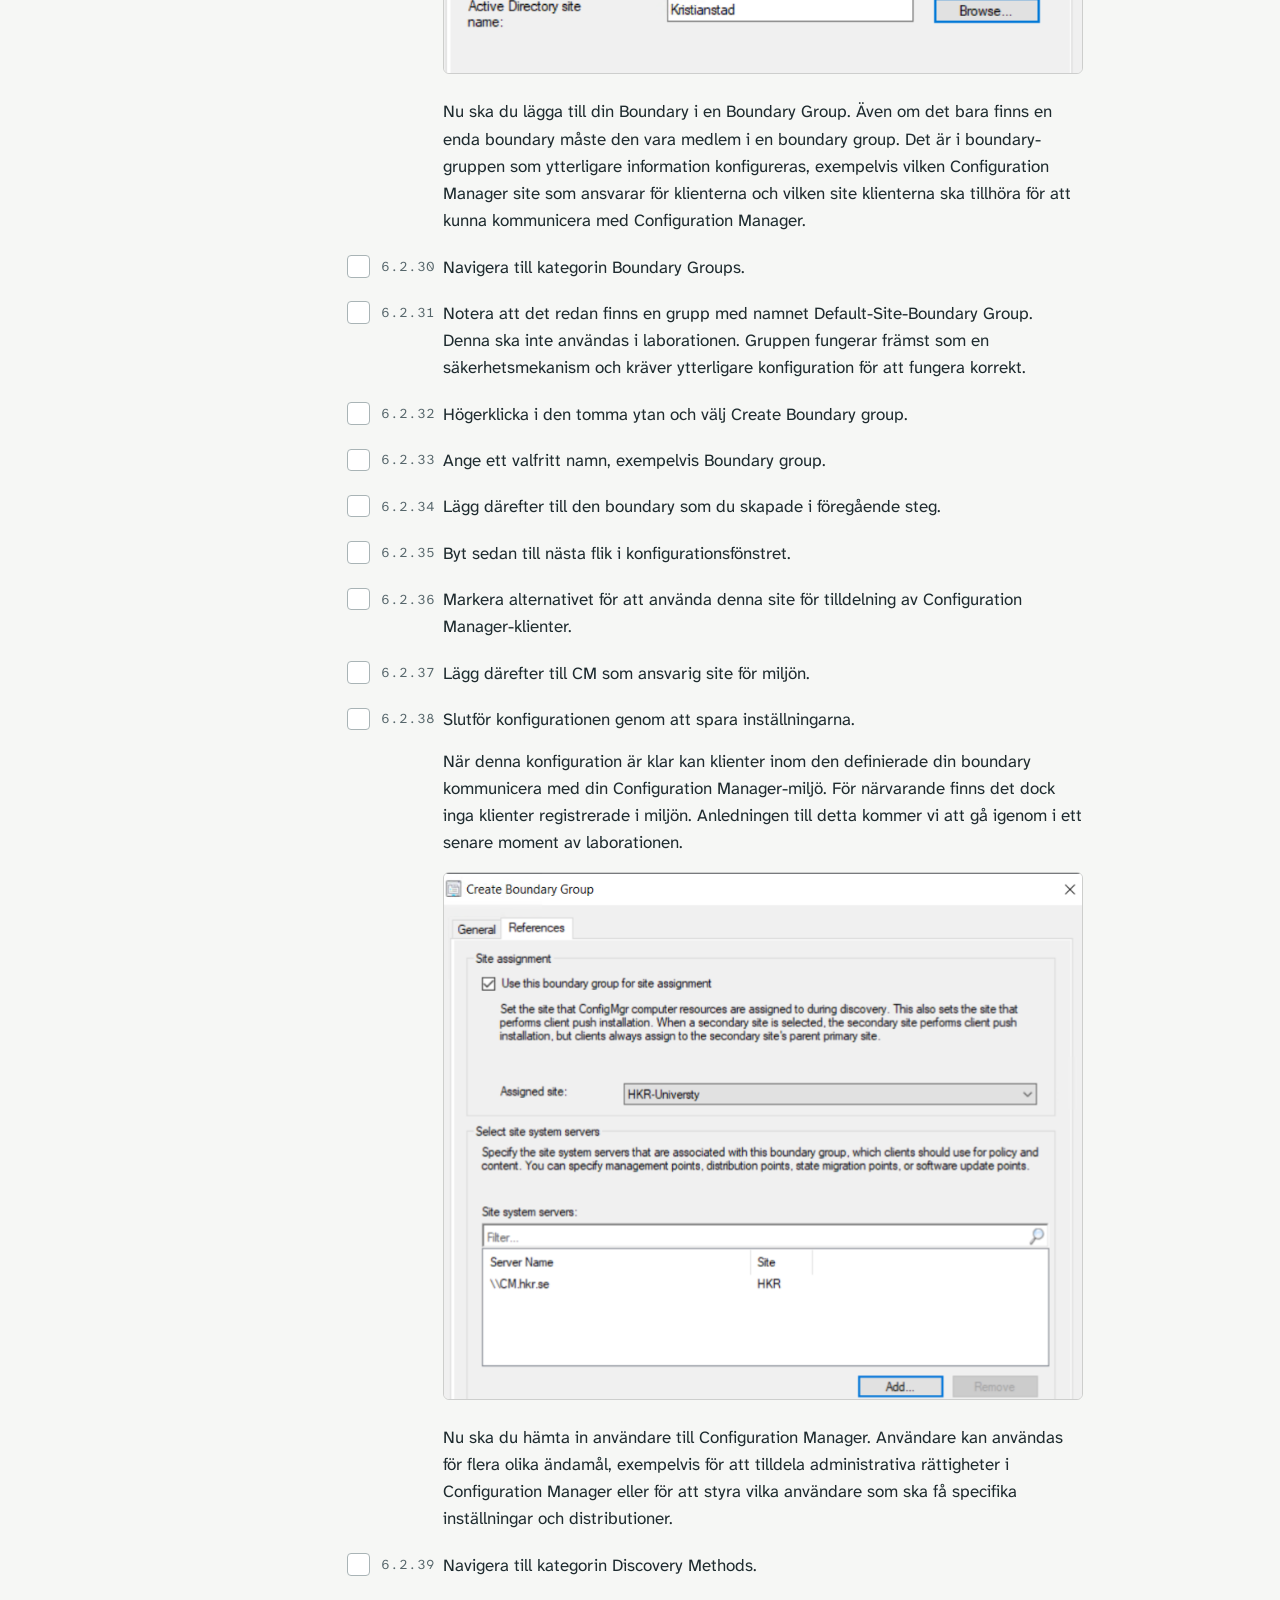
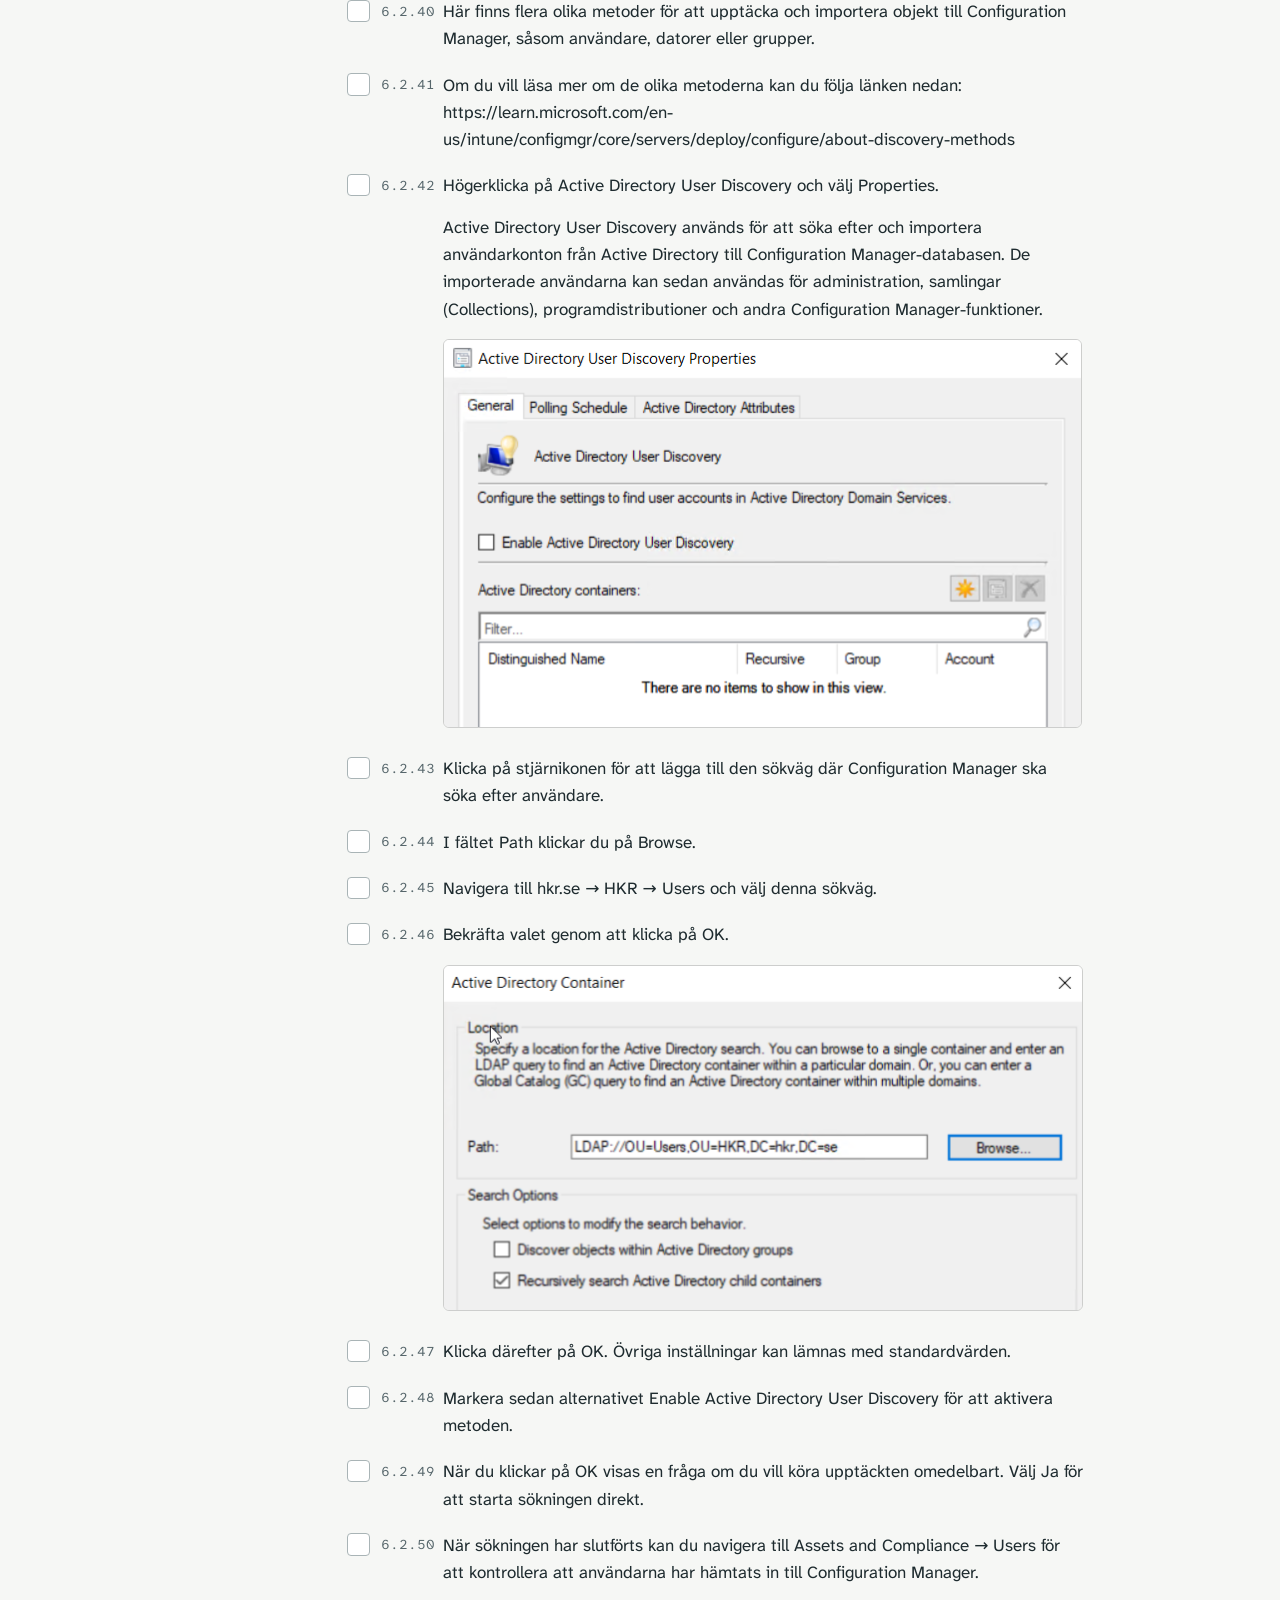
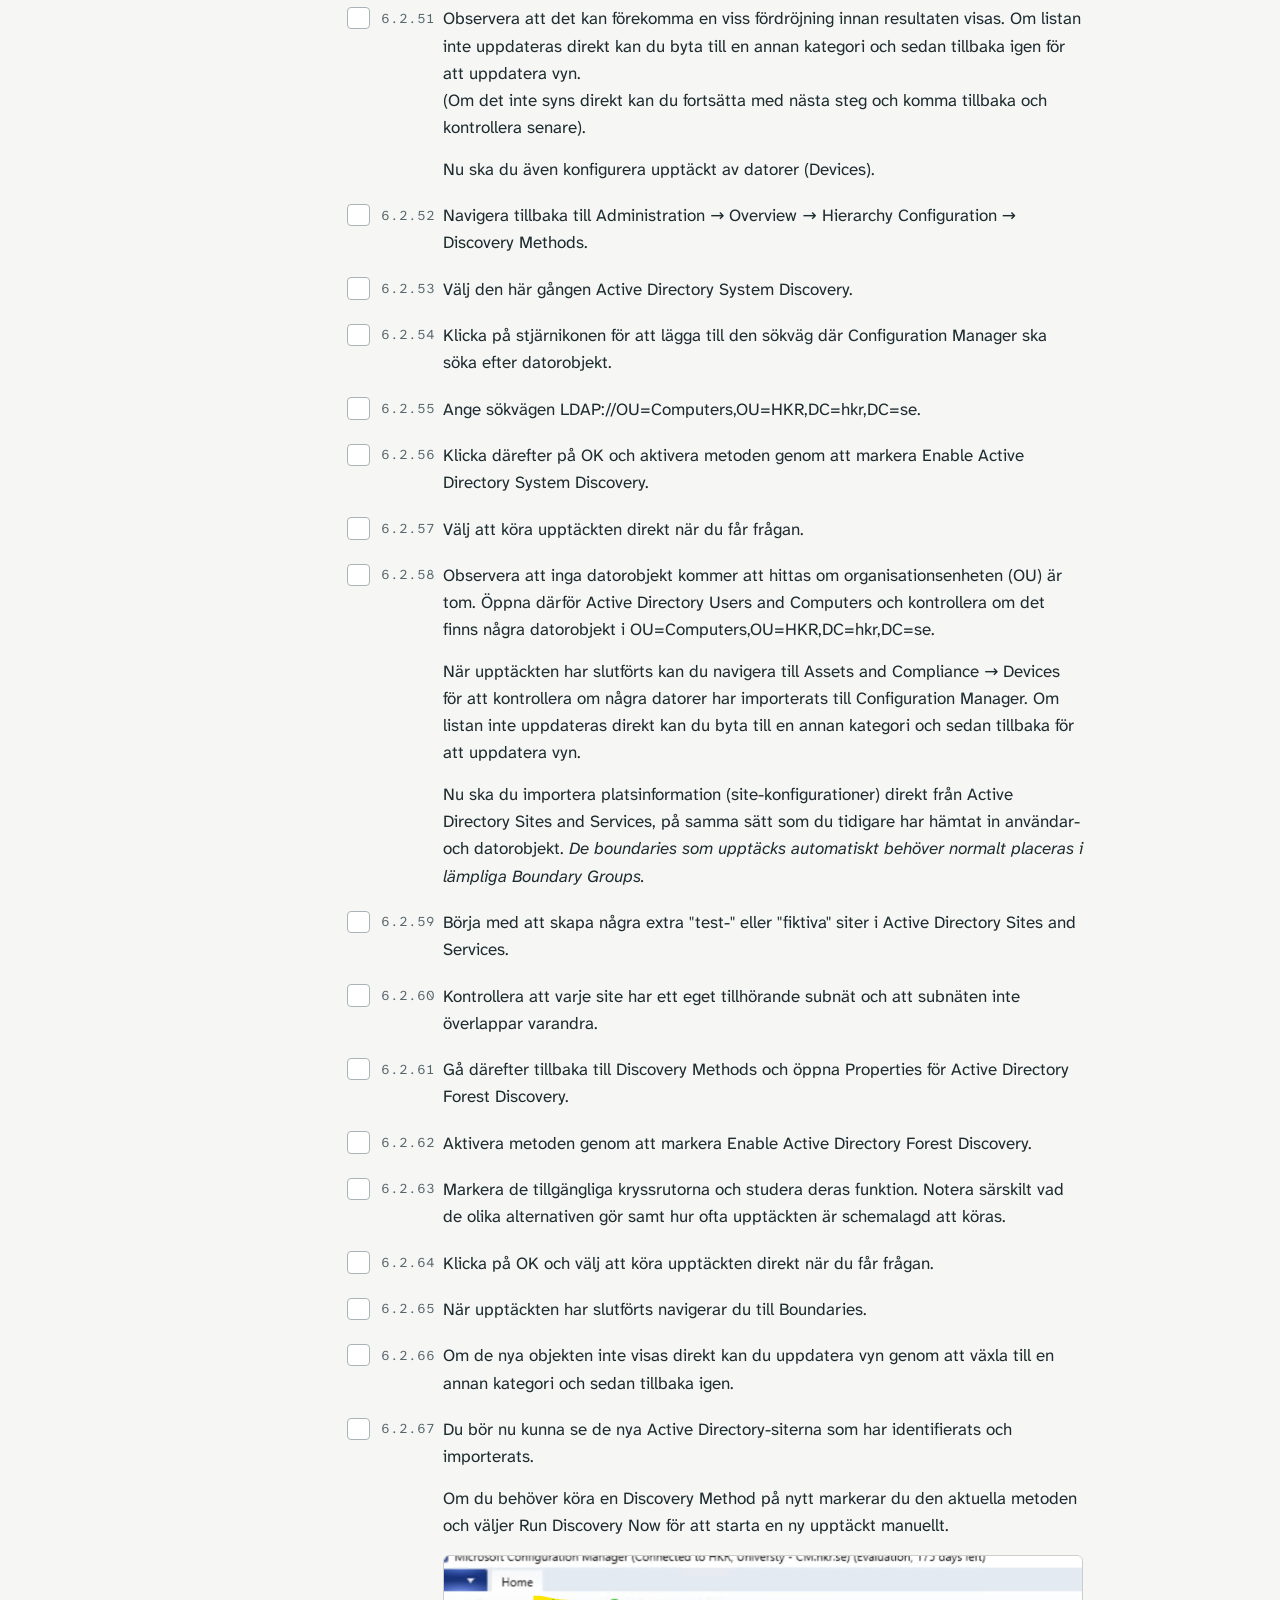
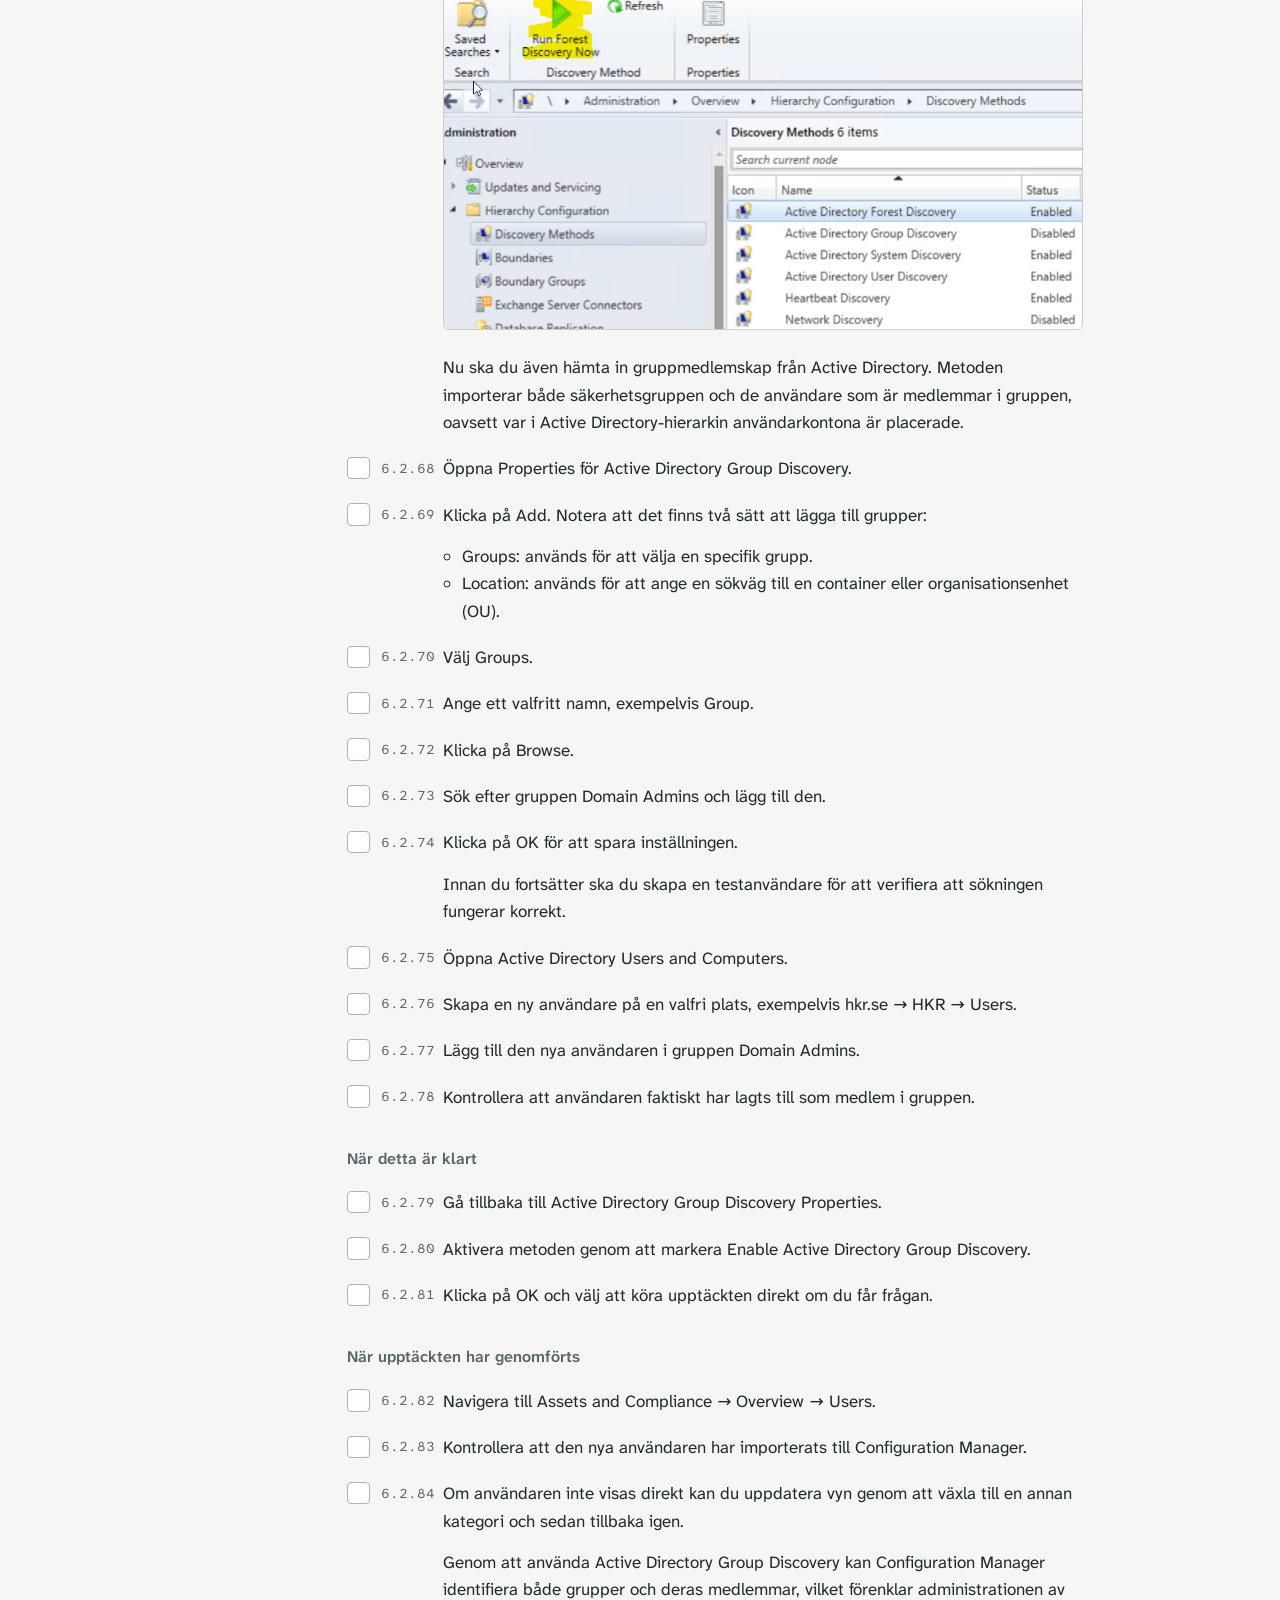
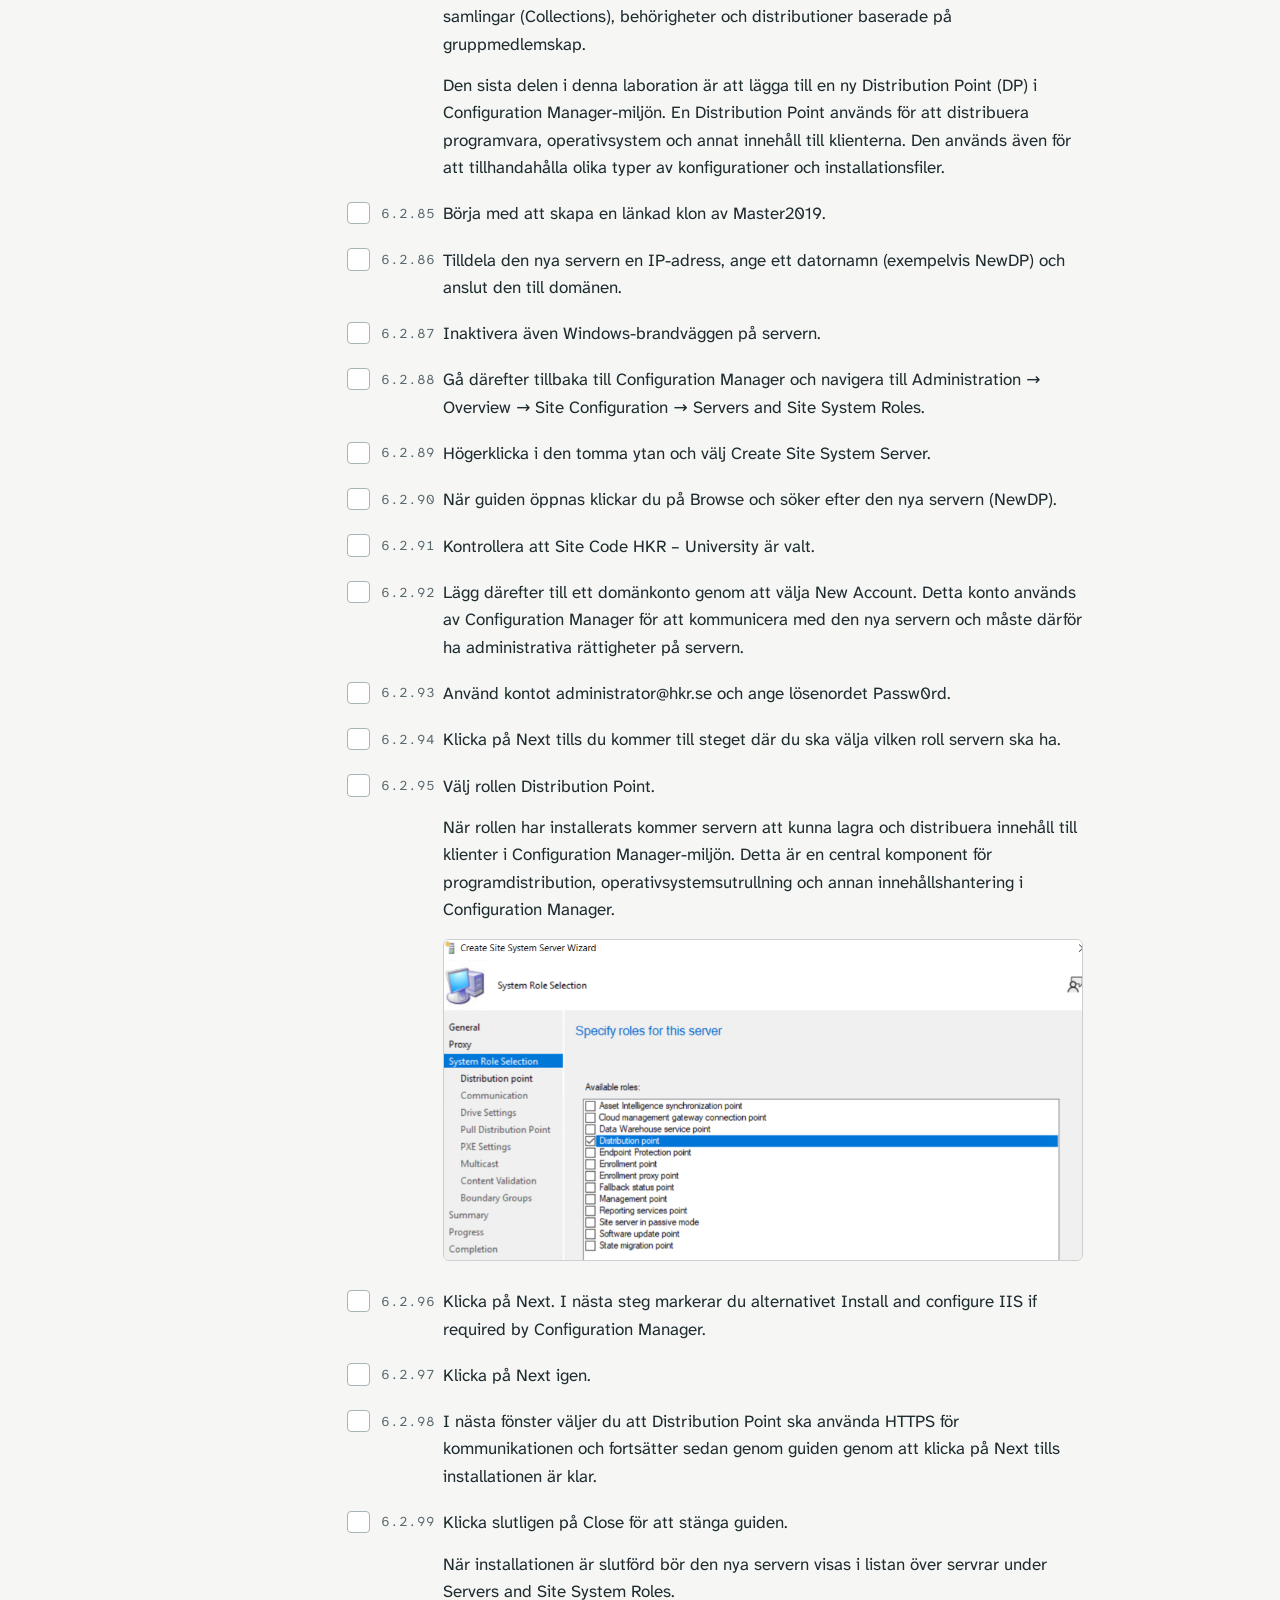
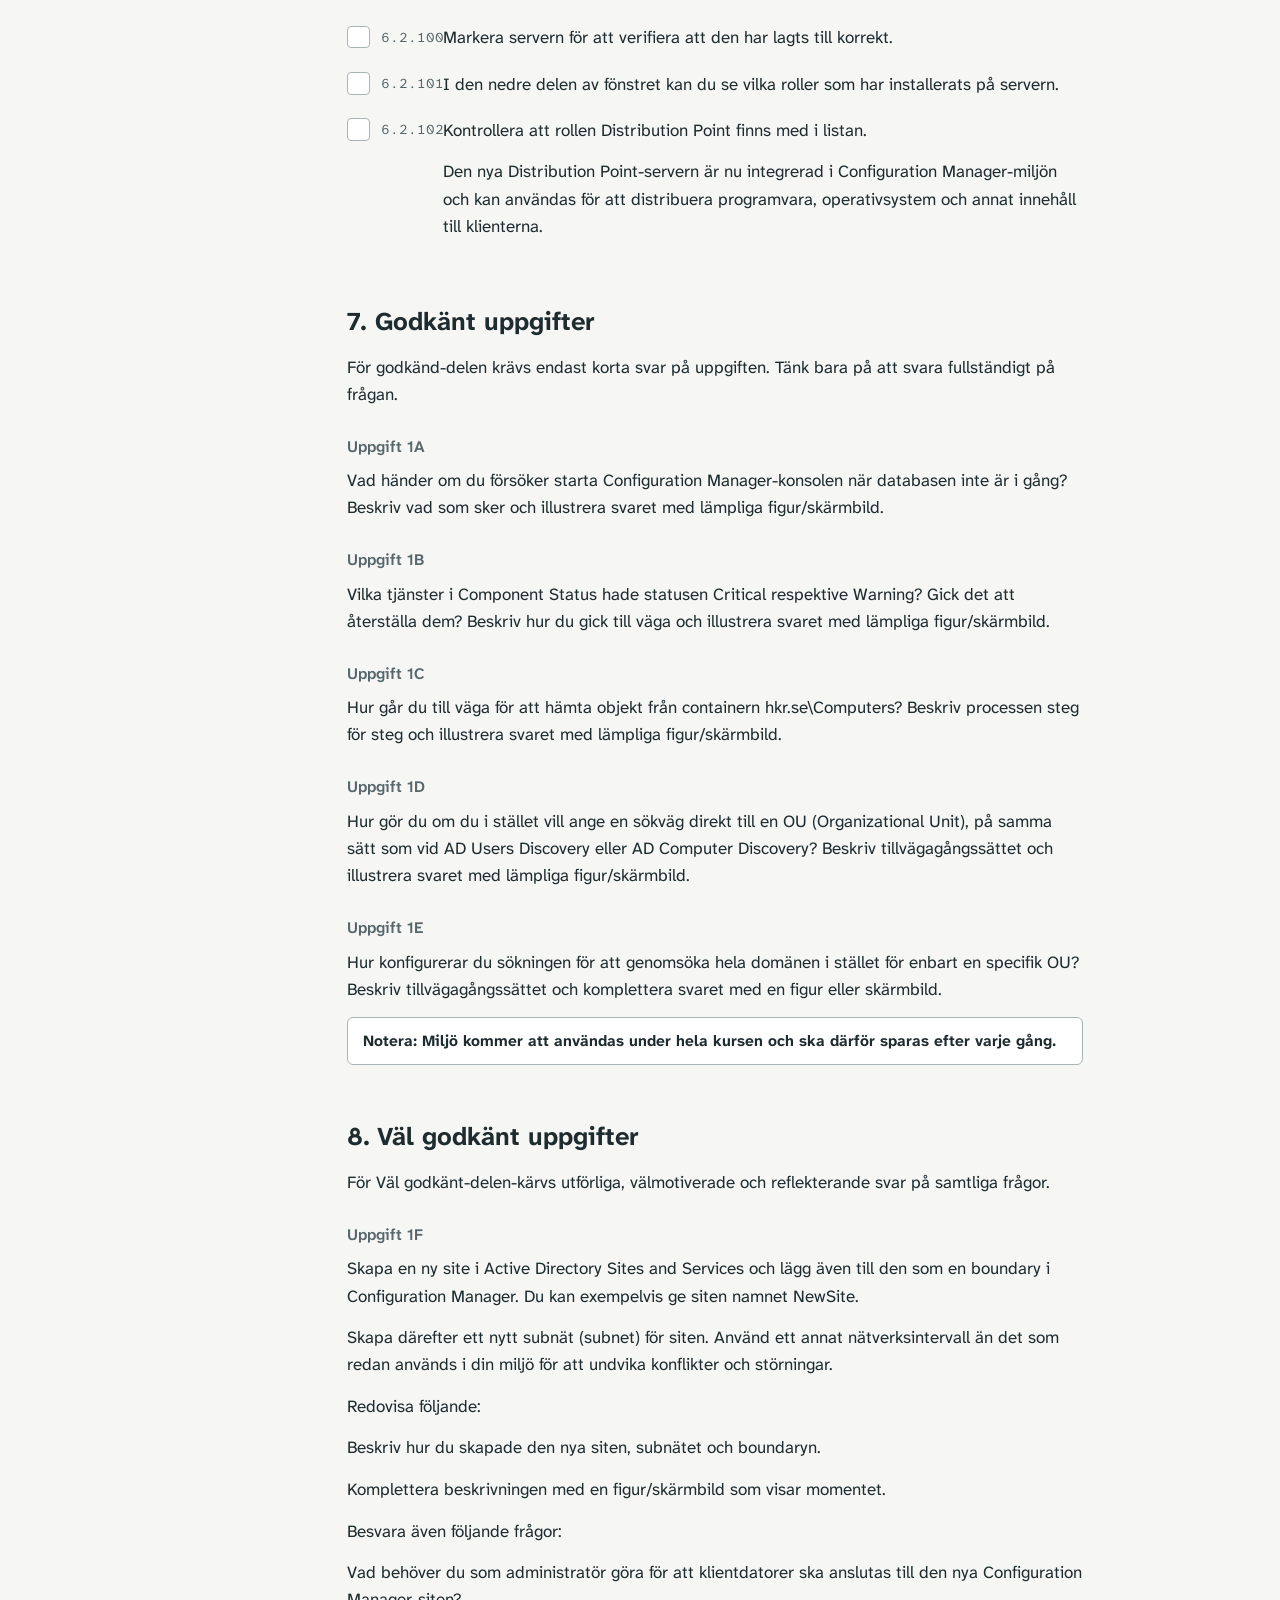
==== commit 11a3e0c2: "Add files via upload" ====
--- a/Drift- och konfigurationsystem för klienter HT26/labb1/index.html
+++ b/Drift- och konfigurationsystem för klienter HT26/labb1/index.html
@@ -34,7 +34,6 @@
   <nav class="toc" aria-label="Innehåll"></nav>
   <div class="controls">
     <button type="button" id="next-step" class="primary">Gå till nuvarande steg</button>
-    <label class="switch"><input type="checkbox" id="hide-done"> Minimera utförda steg</label>
     <label class="switch"><input type="checkbox" id="min-parts"> Minimera utförda sektioner</label>
     <div class="row">
       <button type="button" id="theme" aria-live="polite">Tema: ljust</button>
--- a/Drift- och konfigurationsystem för klienter HT26/labb1/style.css
+++ b/Drift- och konfigurationsystem för klienter HT26/labb1/style.css
@@ -110,6 +110,11 @@
   gap: 1.25rem;
 }
 .side-head { position: relative; padding-right: 2.4rem; }
+.side-logo { display: block; height: 3.1rem; width: auto; margin: 0 0 0.9rem; }
+.side-foot { padding-top: 0.25rem; }
+.brand-word { display: block; width: 10.5rem; max-width: 100%; height: auto; }
+.page-foot { display: none; margin: 3rem 0 1rem; padding-top: 1.25rem; border-top: 1px solid var(--rule); }
+.topbar-logo { display: none; }
 .side-course { margin: 0; font-size: 0.8rem; color: var(--muted); }
 
 /* fäll undan och ta fram sidopanelen */
@@ -322,8 +327,6 @@
 .step-body ul { margin: 0 0 0.9rem; padding-left: 1.2rem; }
 .step.done .step-body { opacity: 0.5; transition: opacity 0.2s ease; }
 .step.done .step-body:hover, .step.done .step-body:focus-within { opacity: 0.85; }
-.hide-done .step.done .step-body > :not(:first-child) { display: none; }
-.hide-done .step.done .step-body > p:first-child { margin: 0; }
 .step.flash { animation: flash 1.4s ease-out; }
 @keyframes flash { 0% { background: var(--accent-tint); } 100% { background: transparent; } }
 
@@ -414,6 +417,8 @@
     border-bottom: 1px solid var(--rule);
     background: var(--surface);
   }
+  .topbar-logo { display: block; height: 1.9rem; width: auto; }
+  .page-foot { display: block; }
   .topbar-title { flex: 1; font-weight: 700; overflow: hidden; text-overflow: ellipsis; white-space: nowrap; }
   .topbar-progress { font-size: 0.85rem; color: var(--muted); }
   #side-expand { display: none !important; }
@@ -431,6 +436,7 @@
 /* ---------------------------------------------------------------- utskrift */
 @media print {
   .sidebar, .topbar, .copy, .skip, .tip { display: none !important; }
+  .page-foot { display: block; }
   figure.code { width: auto; min-width: 0; max-width: none; }
   main { margin: 0; padding: 0; }
   main > * { max-width: none; }
@@ -441,7 +447,6 @@
   .part { break-before: page; }
   figure.code, .note, figure.table { break-inside: avoid; }
   .step.done .step-body { opacity: 1; }
-  .hide-done .step.done .step-body > * { display: revert; }
   .check { border-color: #000; }
 }
 
